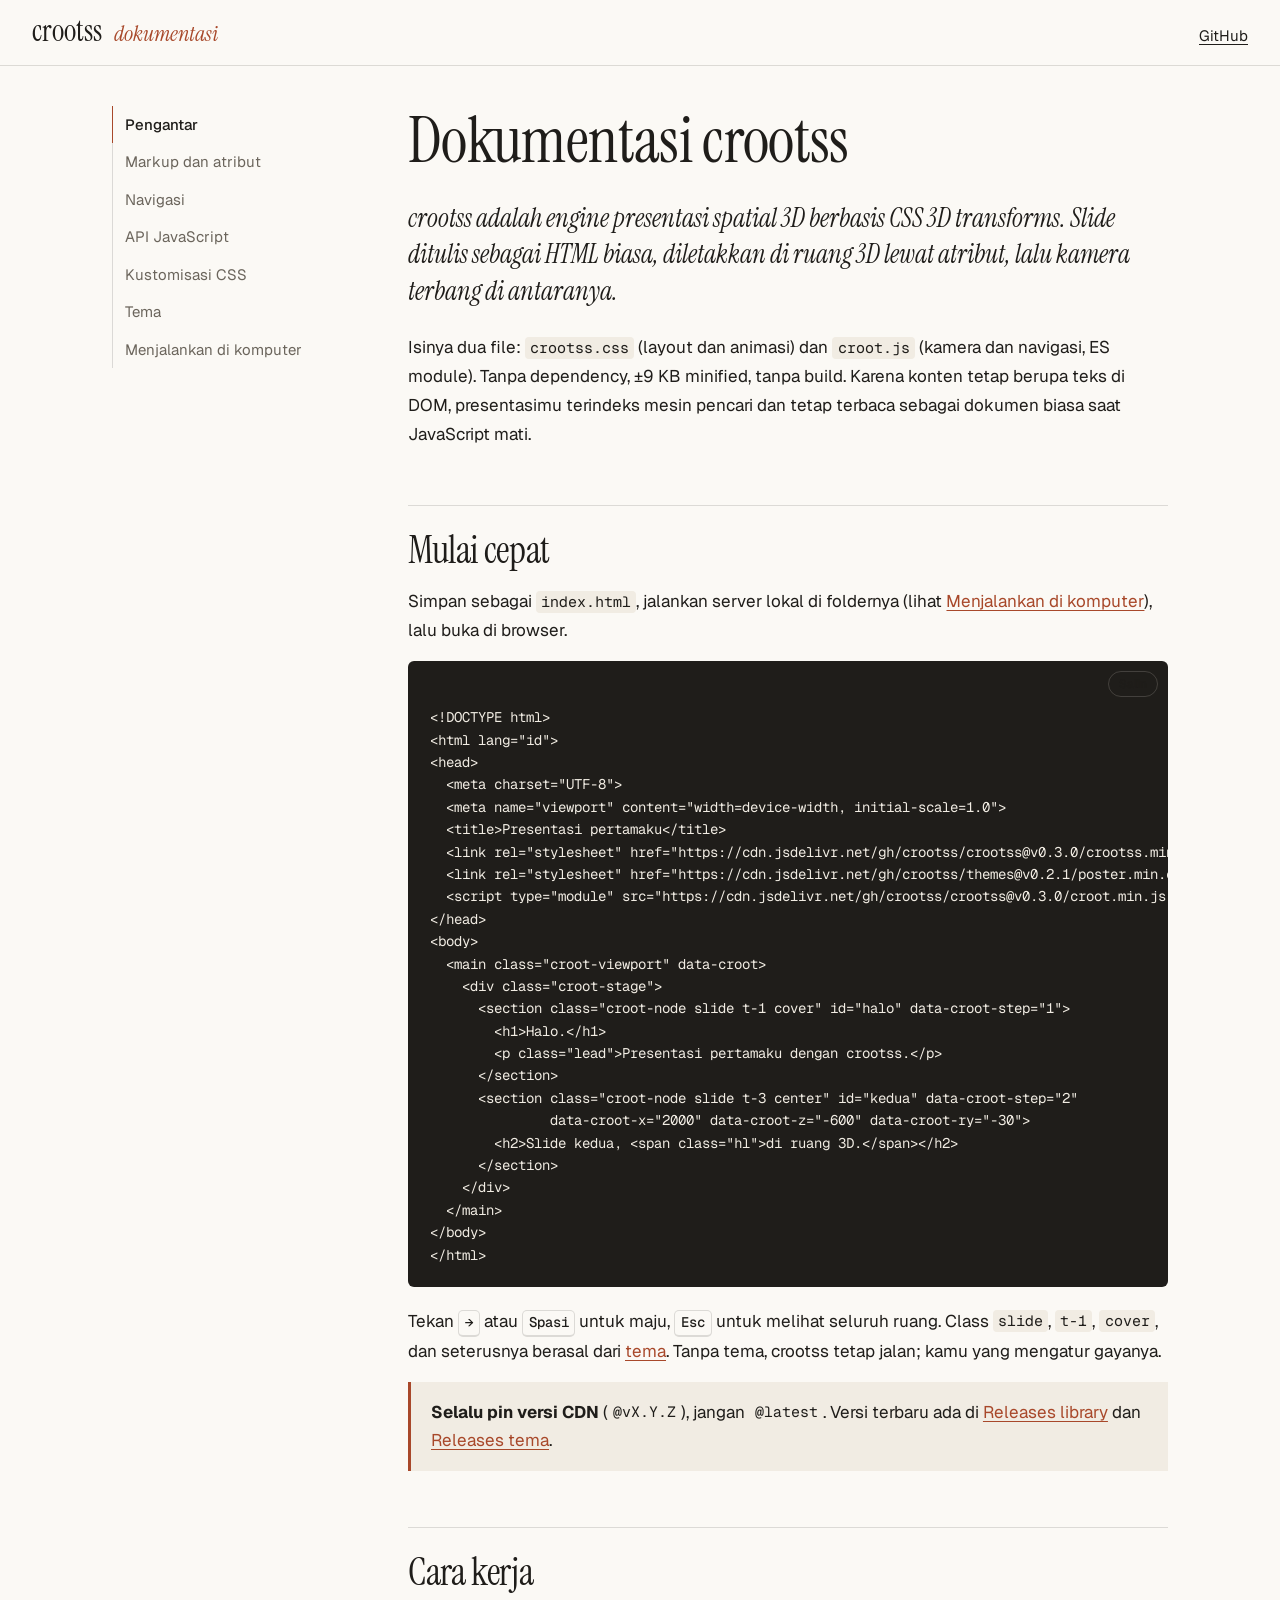
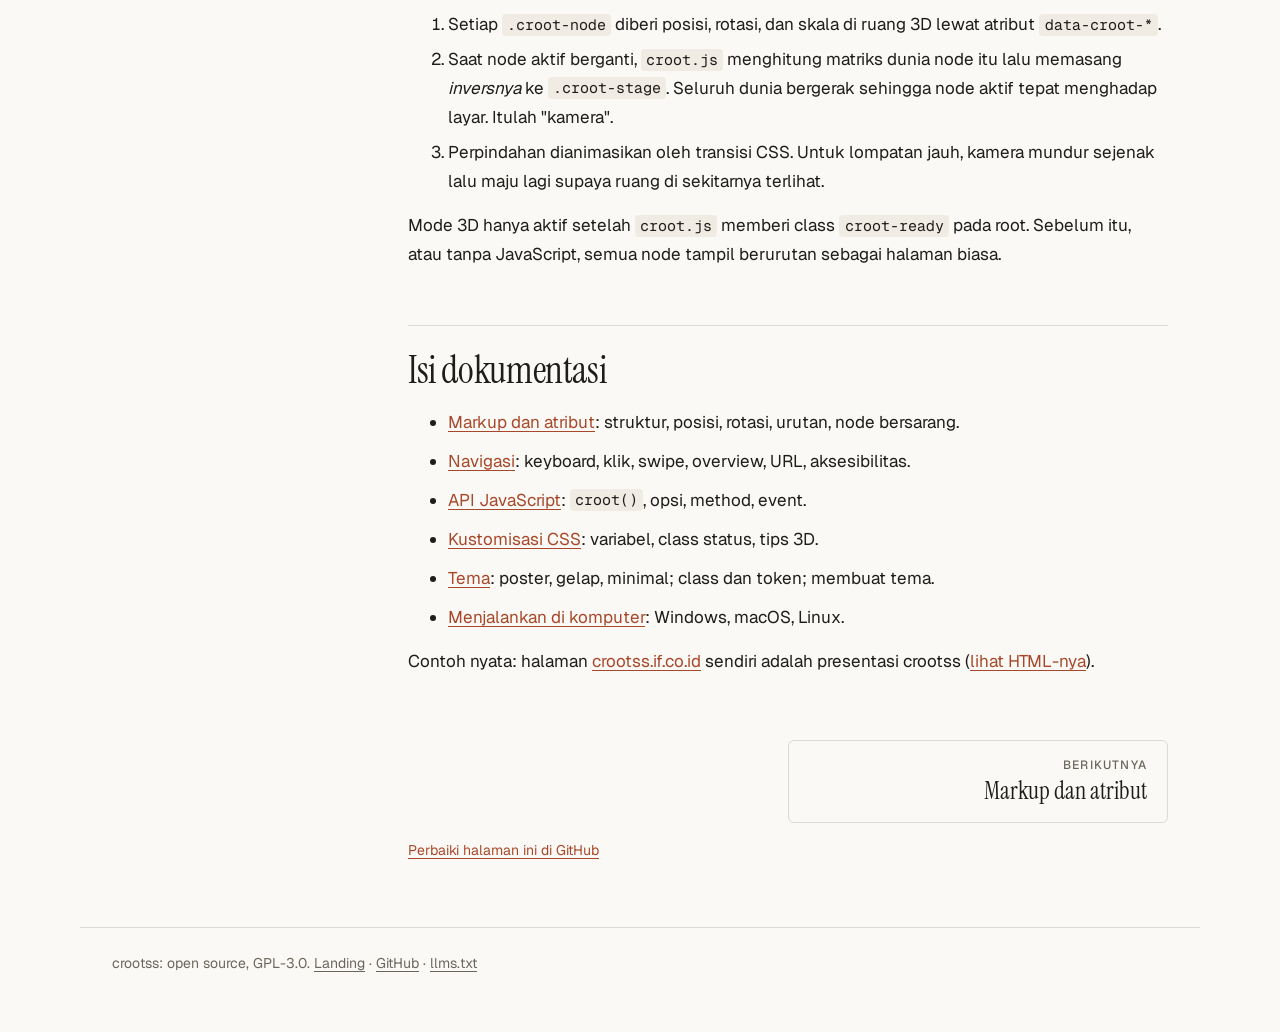
==== index.html @ 9be61791 "Perbarui versi: crootss/themes v0.2.0 → v0.2.1;" ====
<!DOCTYPE html>
<html lang="id">
<head>
  <meta charset="UTF-8">
  <meta name="viewport" content="width=device-width, initial-scale=1.0">
  <title>Dokumentasi crootss | Presentasi spatial 3D dengan CSS murni</title>
  <meta name="description" content="Dokumentasi crootss: engine presentasi spatial 3D berbasis CSS 3D transforms. Mulai cepat, markup, navigasi, API JavaScript, kustomisasi CSS, dan tema.">
  <link rel="canonical" href="https://crootss.if.co.id/docs/">
  <meta name="robots" content="index, follow, max-image-preview:large">
  <meta name="theme-color" content="#fbf9f5" media="(prefers-color-scheme: light)">
  <meta name="theme-color" content="#161513" media="(prefers-color-scheme: dark)">
  <meta property="og:type" content="article">
  <meta property="og:site_name" content="crootss">
  <meta property="og:locale" content="id_ID">
  <meta property="og:url" content="https://crootss.if.co.id/docs/">
  <meta property="og:title" content="Dokumentasi crootss | Presentasi spatial 3D dengan CSS murni">
  <meta property="og:description" content="Dokumentasi crootss: engine presentasi spatial 3D berbasis CSS 3D transforms. Mulai cepat, markup, navigasi, API JavaScript, kustomisasi CSS, dan tema.">
  <meta property="og:image" content="https://crootss.if.co.id/og.png">
  <meta name="twitter:card" content="summary_large_image">
  <link rel="icon" href="https://crootss.if.co.id/favicon.ico">
  <link rel="alternate" type="text/markdown" href="https://crootss.if.co.id/llms.txt" title="crootss untuk LLM">
  <script type="application/ld+json">
{
  "@context": "https://schema.org",
  "@graph": [
    {
      "@type": "TechArticle",
      "@id": "https://crootss.if.co.id/docs/#article",
      "headline": "Dokumentasi crootss",
      "description": "Dokumentasi crootss: engine presentasi spatial 3D berbasis CSS 3D transforms. Mulai cepat, markup, navigasi, API JavaScript, kustomisasi CSS, dan tema.",
      "url": "https://crootss.if.co.id/docs/",
      "inLanguage": "id",
      "isPartOf": {
        "@type": "WebSite",
        "@id": "https://crootss.if.co.id/#website"
      },
      "about": {
        "@id": "https://crootss.if.co.id/#software"
      },
      "publisher": {
        "@type": "Organization",
        "name": "crootss",
        "url": "https://crootss.if.co.id/"
      }
    },
    {
      "@type": "BreadcrumbList",
      "itemListElement": [
        {
          "@type": "ListItem",
          "position": 1,
          "name": "crootss",
          "item": "https://crootss.if.co.id/"
        },
        {
          "@type": "ListItem",
          "position": 2,
          "name": "Dokumentasi",
          "item": "https://crootss.if.co.id/docs/"
        }
      ]
    }
  ]
}
  </script>
  <link rel="preconnect" href="https://fonts.googleapis.com">
  <link rel="preconnect" href="https://fonts.gstatic.com" crossorigin>
  <link rel="stylesheet" href="docs.css">
  <script type="module" src="docs.js"></script>
</head>
<body>
<a class="skip" href="#isi-halaman">Lompat ke isi</a>
<header class="top">
  <a class="brand" href="https://crootss.if.co.id/">crootss</a>
  <a class="brand-sub" href="./">dokumentasi</a>
  <nav class="top-links" aria-label="Tautan luar">
    <a href="https://github.com/crootss/crootss">GitHub</a>
  </nav>
</header>
<div class="layout">
  <nav class="side" aria-label="Dokumentasi">
    <ul>
      <li><a href="./" aria-current="page">Pengantar</a></li>
      <li><a href="markup/">Markup dan atribut</a></li>
      <li><a href="navigasi/">Navigasi</a></li>
      <li><a href="api/">API JavaScript</a></li>
      <li><a href="css/">Kustomisasi CSS</a></li>
      <li><a href="tema/">Tema</a></li>
      <li><a href="lokal/">Menjalankan di komputer</a></li>
    </ul>
  </nav>
  <main id="isi-halaman">
    <article>
      <h1>Dokumentasi crootss</h1>
<p class="lead">crootss adalah engine presentasi spatial 3D berbasis CSS 3D transforms. Slide ditulis sebagai HTML biasa, diletakkan di ruang 3D lewat atribut, lalu kamera terbang di antaranya.</p>

<p>Isinya dua file: <code>crootss.css</code> (layout dan animasi) dan <code>croot.js</code> (kamera dan navigasi, ES module). Tanpa dependency, ±9 KB minified, tanpa build. Karena konten tetap berupa teks di DOM, presentasimu terindeks mesin pencari dan tetap terbaca sebagai dokumen biasa saat JavaScript mati.</p>

<h2 id="mulai-cepat">Mulai cepat</h2>
<p>Simpan sebagai <code>index.html</code>, jalankan server lokal di foldernya (lihat <a href="lokal/">Menjalankan di komputer</a>), lalu buka di browser.</p>
<pre><code class="language-html">&lt;!DOCTYPE html&gt;
&lt;html lang=&quot;id&quot;&gt;
&lt;head&gt;
  &lt;meta charset=&quot;UTF-8&quot;&gt;
  &lt;meta name=&quot;viewport&quot; content=&quot;width=device-width, initial-scale=1.0&quot;&gt;
  &lt;title&gt;Presentasi pertamaku&lt;/title&gt;
  &lt;link rel=&quot;stylesheet&quot; href=&quot;https://cdn.jsdelivr.net/gh/crootss/crootss@v0.3.0/crootss.min.css&quot;&gt;
  &lt;link rel=&quot;stylesheet&quot; href=&quot;https://cdn.jsdelivr.net/gh/crootss/themes@v0.2.1/poster.min.css&quot;&gt;
  &lt;script type=&quot;module&quot; src=&quot;https://cdn.jsdelivr.net/gh/crootss/crootss@v0.3.0/croot.min.js&quot;&gt;&lt;/script&gt;
&lt;/head&gt;
&lt;body&gt;
  &lt;main class=&quot;croot-viewport&quot; data-croot&gt;
    &lt;div class=&quot;croot-stage&quot;&gt;
      &lt;section class=&quot;croot-node slide t-1 cover&quot; id=&quot;halo&quot; data-croot-step=&quot;1&quot;&gt;
        &lt;h1&gt;Halo.&lt;/h1&gt;
        &lt;p class=&quot;lead&quot;&gt;Presentasi pertamaku dengan crootss.&lt;/p&gt;
      &lt;/section&gt;
      &lt;section class=&quot;croot-node slide t-3 center&quot; id=&quot;kedua&quot; data-croot-step=&quot;2&quot;
               data-croot-x=&quot;2000&quot; data-croot-z=&quot;-600&quot; data-croot-ry=&quot;-30&quot;&gt;
        &lt;h2&gt;Slide kedua, &lt;span class=&quot;hl&quot;&gt;di ruang 3D.&lt;/span&gt;&lt;/h2&gt;
      &lt;/section&gt;
    &lt;/div&gt;
  &lt;/main&gt;
&lt;/body&gt;
&lt;/html&gt;</code></pre>
<p>Tekan <kbd>→</kbd> atau <kbd>Spasi</kbd> untuk maju, <kbd>Esc</kbd> untuk melihat seluruh ruang. Class <code>slide</code>, <code>t-1</code>, <code>cover</code>, dan seterusnya berasal dari <a href="tema/">tema</a>. Tanpa tema, crootss tetap jalan; kamu yang mengatur gayanya.</p>

<div class="note"><p><strong>Selalu pin versi CDN</strong> (<code>@vX.Y.Z</code>), jangan <code>@latest</code>. Versi terbaru ada di <a href="https://github.com/crootss/crootss/releases">Releases library</a> dan <a href="https://github.com/crootss/themes/releases">Releases tema</a>.</p></div>

<h2 id="cara-kerja">Cara kerja</h2>
<ol>
  <li>Setiap <code>.croot-node</code> diberi posisi, rotasi, dan skala di ruang 3D lewat atribut <code>data-croot-*</code>.</li>
  <li>Saat node aktif berganti, <code>croot.js</code> menghitung matriks dunia node itu lalu memasang <em>inversnya</em> ke <code>.croot-stage</code>. Seluruh dunia bergerak sehingga node aktif tepat menghadap layar. Itulah "kamera".</li>
  <li>Perpindahan dianimasikan oleh transisi CSS. Untuk lompatan jauh, kamera mundur sejenak lalu maju lagi supaya ruang di sekitarnya terlihat.</li>
</ol>
<p>Mode 3D hanya aktif setelah <code>croot.js</code> memberi class <code>croot-ready</code> pada root. Sebelum itu, atau tanpa JavaScript, semua node tampil berurutan sebagai halaman biasa.</p>

<h2 id="isi">Isi dokumentasi</h2>
<ul class="toc">
  <li><a href="markup/">Markup dan atribut</a>: struktur, posisi, rotasi, urutan, node bersarang.</li>
  <li><a href="navigasi/">Navigasi</a>: keyboard, klik, swipe, overview, URL, aksesibilitas.</li>
  <li><a href="api/">API JavaScript</a>: <code>croot()</code>, opsi, method, event.</li>
  <li><a href="css/">Kustomisasi CSS</a>: variabel, class status, tips 3D.</li>
  <li><a href="tema/">Tema</a>: poster, gelap, minimal; class dan token; membuat tema.</li>
  <li><a href="lokal/">Menjalankan di komputer</a>: Windows, macOS, Linux.</li>
</ul>
<p>Contoh nyata: halaman <a href="https://crootss.if.co.id/">crootss.if.co.id</a> sendiri adalah presentasi crootss (<a href="https://github.com/crootss/crootss.github.io/blob/main/index.html">lihat HTML-nya</a>).</p>
    </article>
    <nav class="pager" aria-label="Halaman">
      <a class="next" href="markup/" rel="next"><span>Berikutnya</span>Markup dan atribut</a>
    </nav>
    <p class="edit"><a href="https://github.com/crootss/docs/edit/main/index.html">Perbaiki halaman ini di GitHub</a></p>
  </main>
</div>
<footer class="foot">
  <p>crootss: open source, GPL-3.0. <a href="https://crootss.if.co.id/">Landing</a> · <a href="https://github.com/crootss">GitHub</a> · <a href="https://crootss.if.co.id/llms.txt">llms.txt</a></p>
</footer>
</body>
</html>
---- docs.css ----
/* Dokumentasi crootss. Senada dengan tema "minimal" dari crootss/themes:
   serif editorial untuk judul, Geist untuk teks, aksen terakota. */
@import url("https://fonts.googleapis.com/css2?family=Instrument+Serif:ital@0;1&family=Geist:wght@400;500;600&family=Geist+Mono:wght@400;600&display=swap");

:root {
  --bg: #fbf9f5;
  --bg-soft: #f1ece3;
  --fg: #1f1d1a;
  --muted: #6b655c;
  --line: rgba(31, 29, 26, .14);
  --accent: #a8482a;
  --code-bg: #1f1d1a;
  --code-fg: #f1ece3;
  --serif: "Instrument Serif", Georgia, "Times New Roman", serif;
  --sans: "Geist", system-ui, -apple-system, "Segoe UI", sans-serif;
  --mono: "Geist Mono", ui-monospace, Menlo, Consolas, monospace;
  color-scheme: light dark;
}

@media (prefers-color-scheme: dark) {
  :root {
    --bg: #161513;
    --bg-soft: #22201d;
    --fg: #ece6dc;
    --muted: #a39b8f;
    --line: rgba(236, 230, 220, .14);
    --accent: #e3a184;
    --code-bg: #0e0d0c;
    --code-fg: #ece6dc;
  }
}

*, *::before, *::after { box-sizing: border-box; }

html { scroll-padding-top: 80px; }

body {
  margin: 0;
  background: var(--bg);
  color: var(--fg);
  font: 400 17px/1.7 var(--sans);
  -webkit-text-size-adjust: 100%;
}

a { color: var(--accent); text-underline-offset: 3px; text-decoration-thickness: 1px; }
a:hover { text-decoration-thickness: 2px; }

.skip { position: absolute; left: -9999px; }
.skip:focus { left: 16px; top: 12px; z-index: 10; padding: 8px 14px; background: var(--fg); color: var(--bg); }

/* ---------- Kepala ---------- */
.top {
  position: sticky;
  top: 0;
  z-index: 5;
  display: flex;
  align-items: baseline;
  gap: 12px;
  padding: 16px 32px;
  background: color-mix(in srgb, var(--bg) 92%, transparent);
  backdrop-filter: blur(8px);
  border-bottom: 1px solid var(--line);
}
.brand { font: 400 30px/1 var(--serif); color: var(--fg); text-decoration: none; }
.brand-sub { font: italic 400 22px/1 var(--serif); color: var(--accent); text-decoration: none; }
.top-links { margin-left: auto; font-size: 15px; }
.top-links a { color: var(--fg); }

/* ---------- Tata letak ---------- */
.layout {
  display: grid;
  grid-template-columns: 240px minmax(0, 1fr);
  gap: 56px;
  max-width: 1120px;
  margin: 0 auto;
  padding: 40px 32px 0;
}

.side ul { list-style: none; margin: 0; padding: 0; position: sticky; top: 100px; }
.side li { margin: 0; }
.side a {
  display: block;
  padding: 6px 12px;
  border-left: 1.5px solid var(--line);
  color: var(--muted);
  font-size: 15px;
  text-decoration: none;
}
.side a:hover { color: var(--fg); }
.side a[aria-current="page"] { color: var(--fg); font-weight: 500; border-left-color: var(--accent); }

main { min-width: 0; max-width: 760px; }

/* ---------- Isi ---------- */
h1, h2, h3 { font-family: var(--serif); font-weight: 400; line-height: 1.1; letter-spacing: -.01em; }
h1 { margin: 0 0 24px; font-size: 64px; }
h2 { margin: 56px 0 16px; font-size: 38px; padding-top: 24px; border-top: 1px solid var(--line); }
h3 { margin: 32px 0 8px; font-size: 26px; }

.lead { font: italic 400 26px/1.4 var(--serif); color: var(--fg); margin: 0 0 24px; }
p, ul, ol { margin: 0 0 16px; }
li { margin-bottom: 6px; }
.toc li { margin-bottom: 10px; }

code { font: 400 .88em var(--mono); background: var(--bg-soft); padding: .1em .35em; border-radius: 4px; overflow-wrap: anywhere; }
pre {
  position: relative;
  margin: 0 0 20px;
  padding: 20px 22px;
  background: var(--code-bg);
  color: var(--code-fg);
  border-radius: 6px;
  overflow-x: auto;
  font-size: 14px;
  line-height: 1.6;
}
pre code { background: none; padding: 0; font-size: 1em; color: inherit; overflow-wrap: normal; }

kbd {
  display: inline-block;
  min-width: 1.6em;
  padding: 0 .4em;
  border: 1px solid var(--line);
  border-bottom-width: 2.5px;
  border-radius: 5px;
  font: 500 .82em/1.7 var(--mono);
  text-align: center;
  background: var(--bg);
}

table { width: 100%; margin: 0 0 24px; border-collapse: collapse; font-size: 15px; }
th, td { padding: 10px 12px 10px 0; border-bottom: 1px solid var(--line); text-align: left; vertical-align: top; }
th { font-weight: 600; font-size: 13px; text-transform: uppercase; letter-spacing: .08em; color: var(--muted); }
td:first-child { white-space: nowrap; }
td:first-child code { white-space: nowrap; }

.note { margin: 0 0 24px; padding: 16px 20px; border-left: 3px solid var(--accent); background: var(--bg-soft); }
.note p { margin: 0; }

/* Tombol salin, ditambahkan docs.js beserta pembungkus .code */
.code { position: relative; }
.code pre { padding-top: 46px; }
.copy {
  position: absolute;
  top: 10px;
  right: 10px;
  padding: 4px 10px;
  border: 1px solid rgba(241, 236, 227, .25);
  border-radius: 999px;
  background: transparent;
  color: inherit;
  font: 500 12px var(--sans);
  cursor: pointer;
  opacity: .7;
}
.copy:hover, .copy:focus-visible { opacity: 1; }

/* ---------- Kaki ---------- */
.pager { display: flex; gap: 16px; margin: 64px 0 16px; }
.pager a {
  flex: 1;
  padding: 16px 20px;
  border: 1px solid var(--line);
  border-radius: 6px;
  color: var(--fg);
  font: 400 24px/1.2 var(--serif);
  text-decoration: none;
}
.pager a:hover { border-color: var(--accent); }
.pager span { display: block; margin-bottom: 4px; font: 500 12px var(--sans); text-transform: uppercase; letter-spacing: .1em; color: var(--muted); }
.pager .next { text-align: right; }
.pager .prev:only-child { flex: 0 1 50%; }
.pager .next:only-child { flex: 0 1 50%; margin-left: auto; }

.edit { font-size: 14px; }
.foot { max-width: 1120px; margin: 48px auto 0; padding: 24px 32px 40px; border-top: 1px solid var(--line); color: var(--muted); font-size: 14px; }
.foot a { color: inherit; }

/* ---------- Ponsel: menu menjadi strip yang bisa digeser ---------- */
@media (max-width: 860px) {
  .top { padding: 14px 16px; }
  .layout { display: block; padding: 0 16px; }
  .side { margin: 0 -16px 28px; border-bottom: 1px solid var(--line); }
  .side ul { position: static; display: flex; overflow-x: auto; padding: 0 8px; scrollbar-width: none; }
  .side a { white-space: nowrap; border-left: 0; border-bottom: 2px solid transparent; padding: 12px 10px; }
  .side a[aria-current="page"] { border-bottom-color: var(--accent); }
  h1 { font-size: 46px; }
  h2 { font-size: 32px; }
  .lead { font-size: 22px; }
  table { display: block; overflow-x: auto; }
  .pager { flex-direction: column; }
  .pager .prev:only-child, .pager .next:only-child { flex: 1; }
  .foot { padding: 24px 16px 32px; }
}
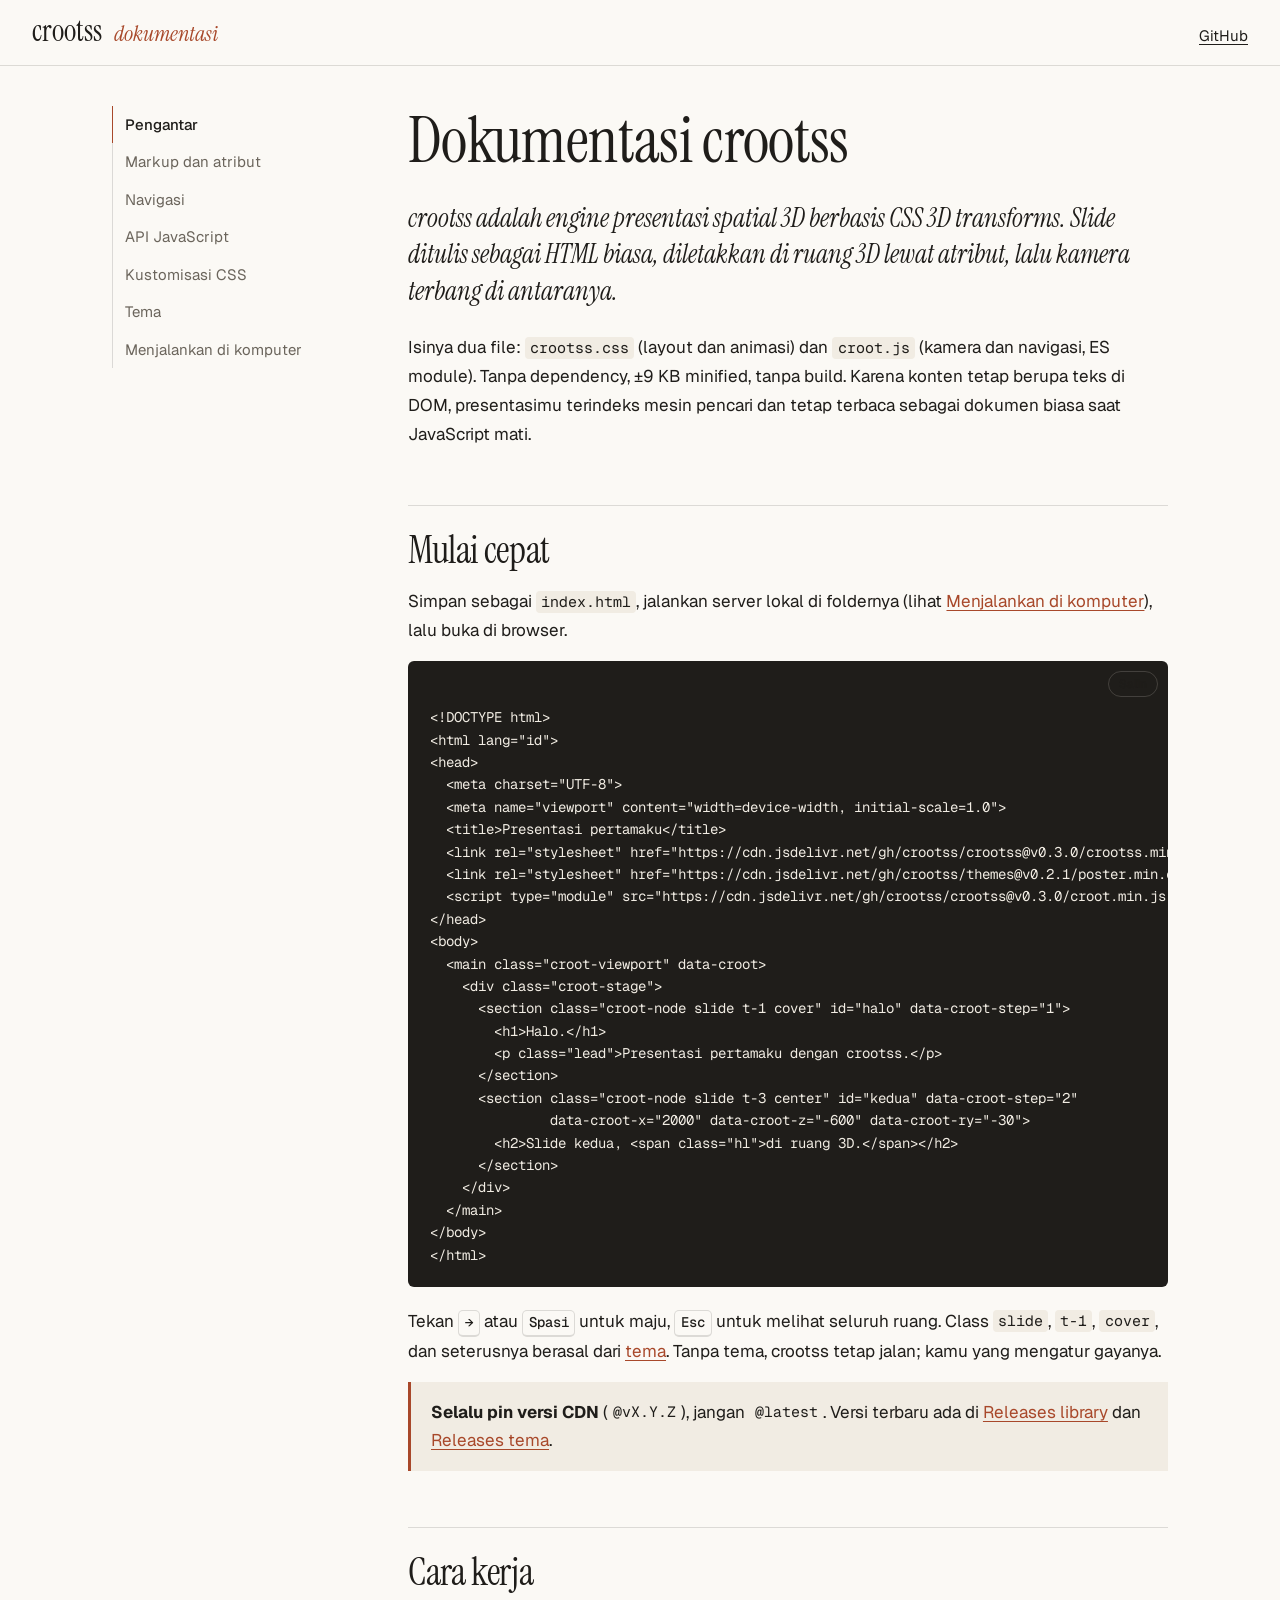
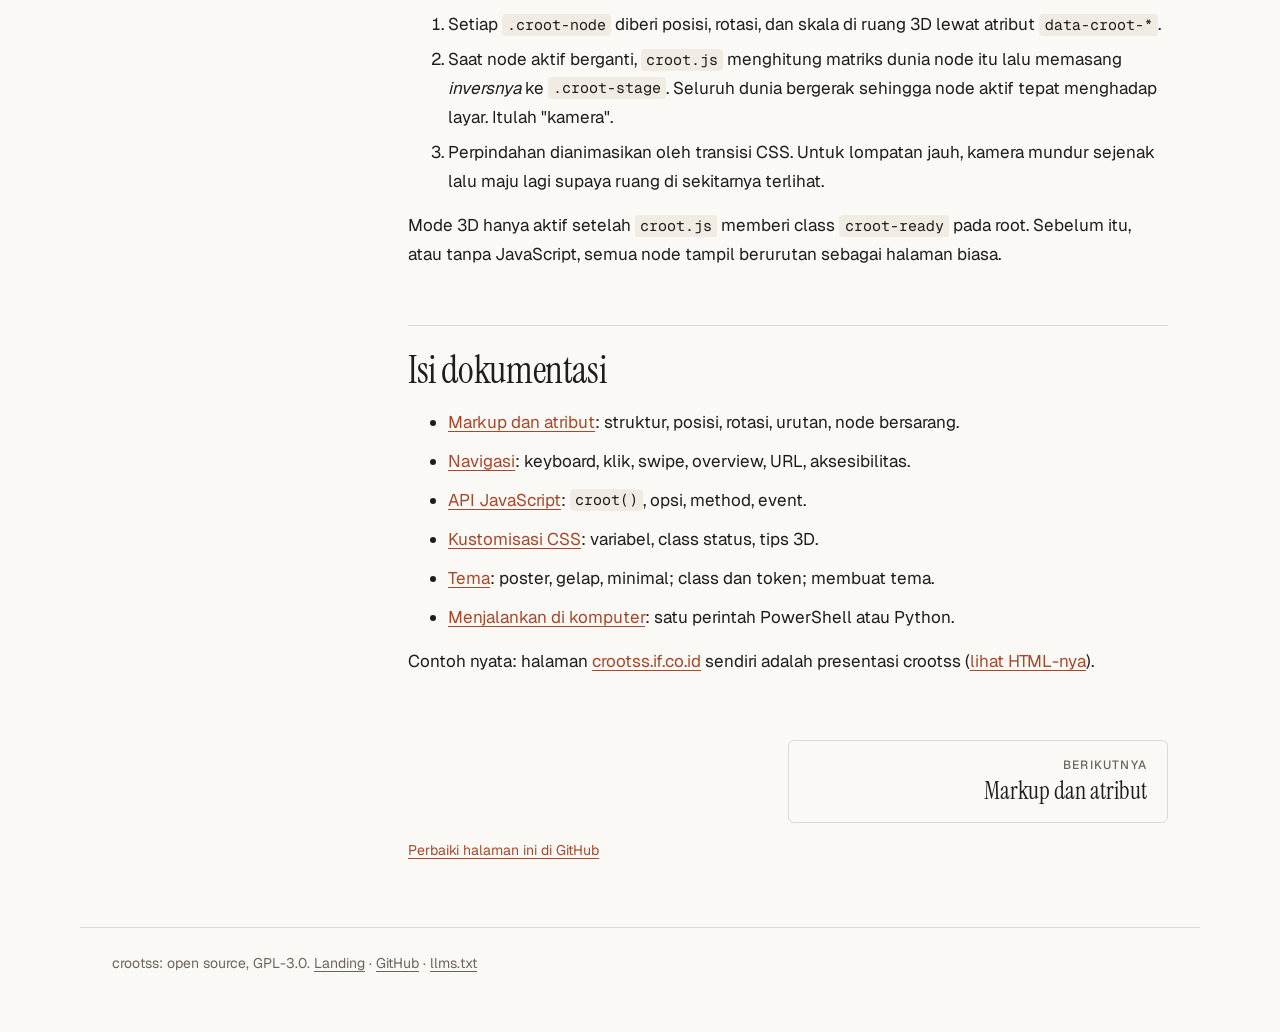
==== commit 24140ca3: "Menjalankan lokal: PowerShell atau Python; dokumentasi gerak tema dan .hud-idle" ====
--- a/index.html
+++ b/index.html
@@ -142,7 +142,7 @@
   <li><a href="api/">API JavaScript</a>: <code>croot()</code>, opsi, method, event.</li>
   <li><a href="css/">Kustomisasi CSS</a>: variabel, class status, tips 3D.</li>
   <li><a href="tema/">Tema</a>: poster, gelap, minimal; class dan token; membuat tema.</li>
-  <li><a href="lokal/">Menjalankan di komputer</a>: Windows, macOS, Linux.</li>
+  <li><a href="lokal/">Menjalankan di komputer</a>: satu perintah PowerShell atau Python.</li>
 </ul>
 <p>Contoh nyata: halaman <a href="https://crootss.if.co.id/">crootss.if.co.id</a> sendiri adalah presentasi crootss (<a href="https://github.com/crootss/crootss.github.io/blob/main/index.html">lihat HTML-nya</a>).</p>
     </article>
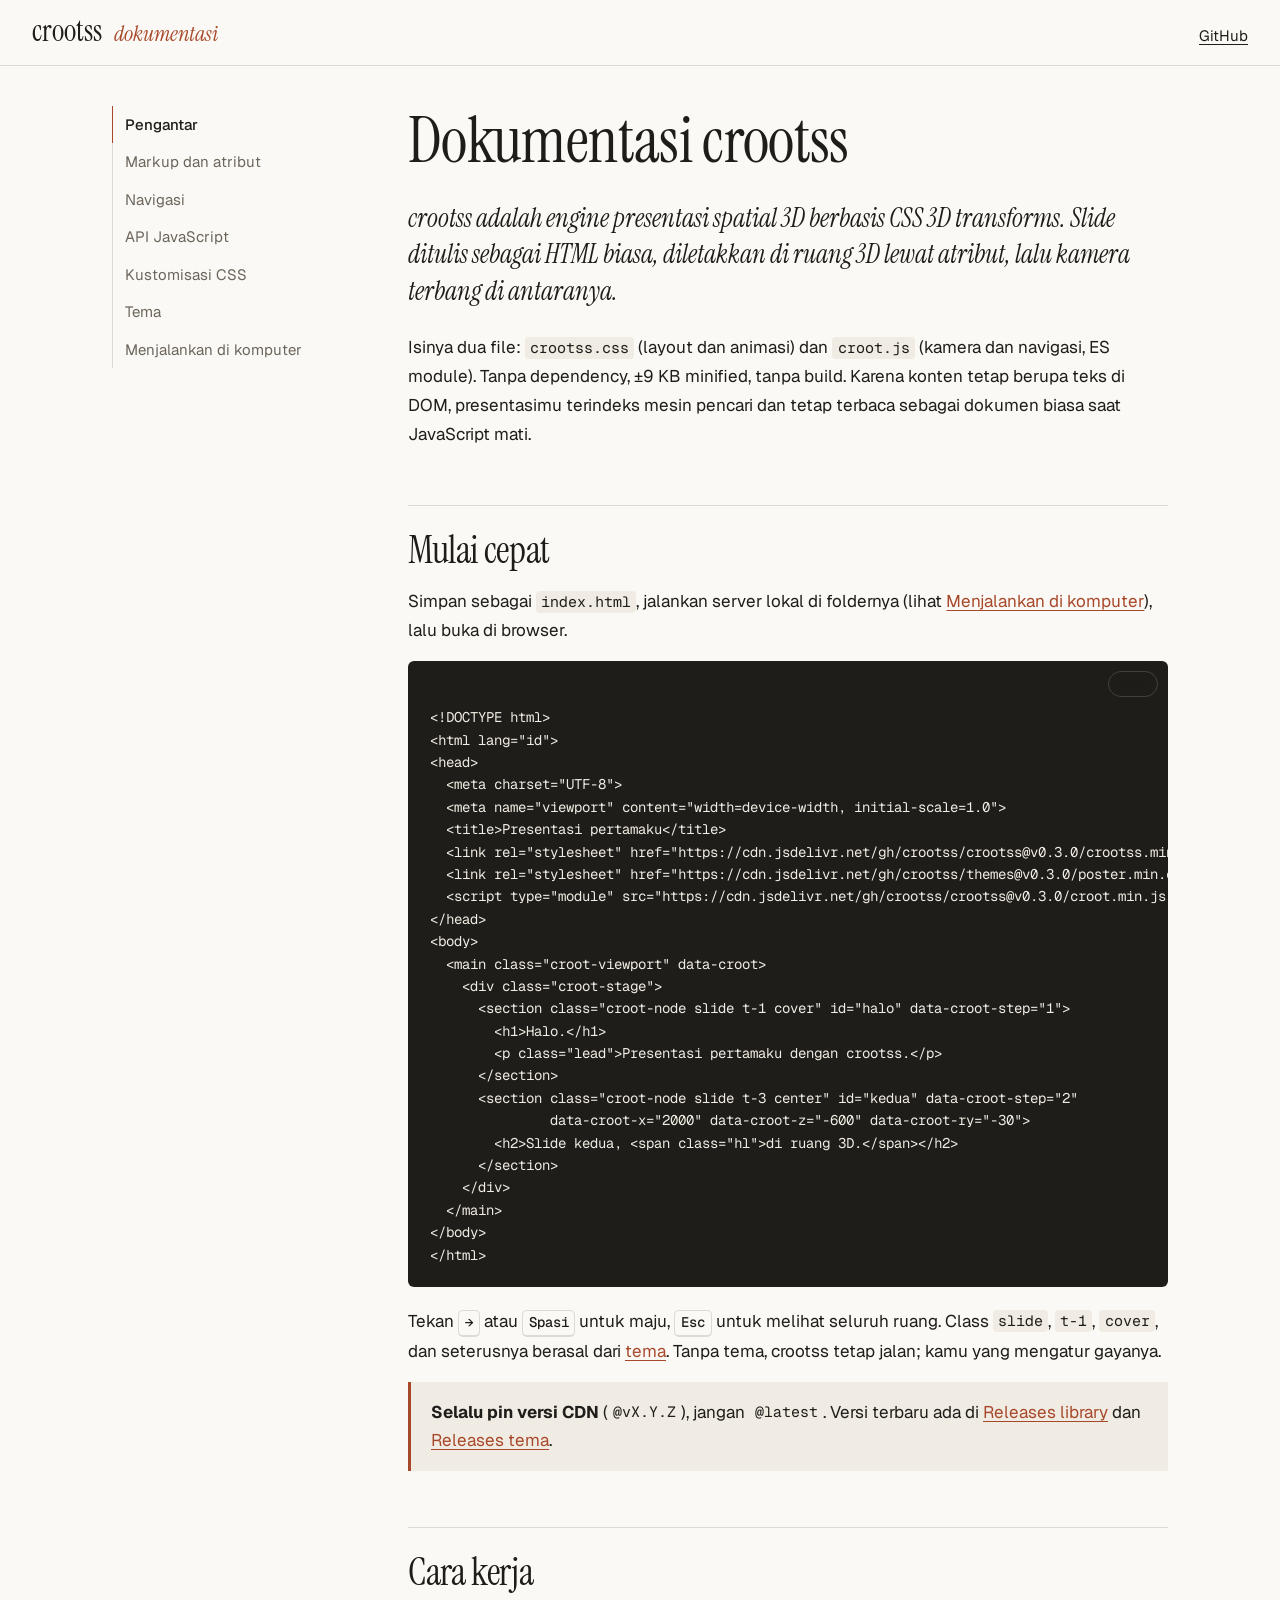
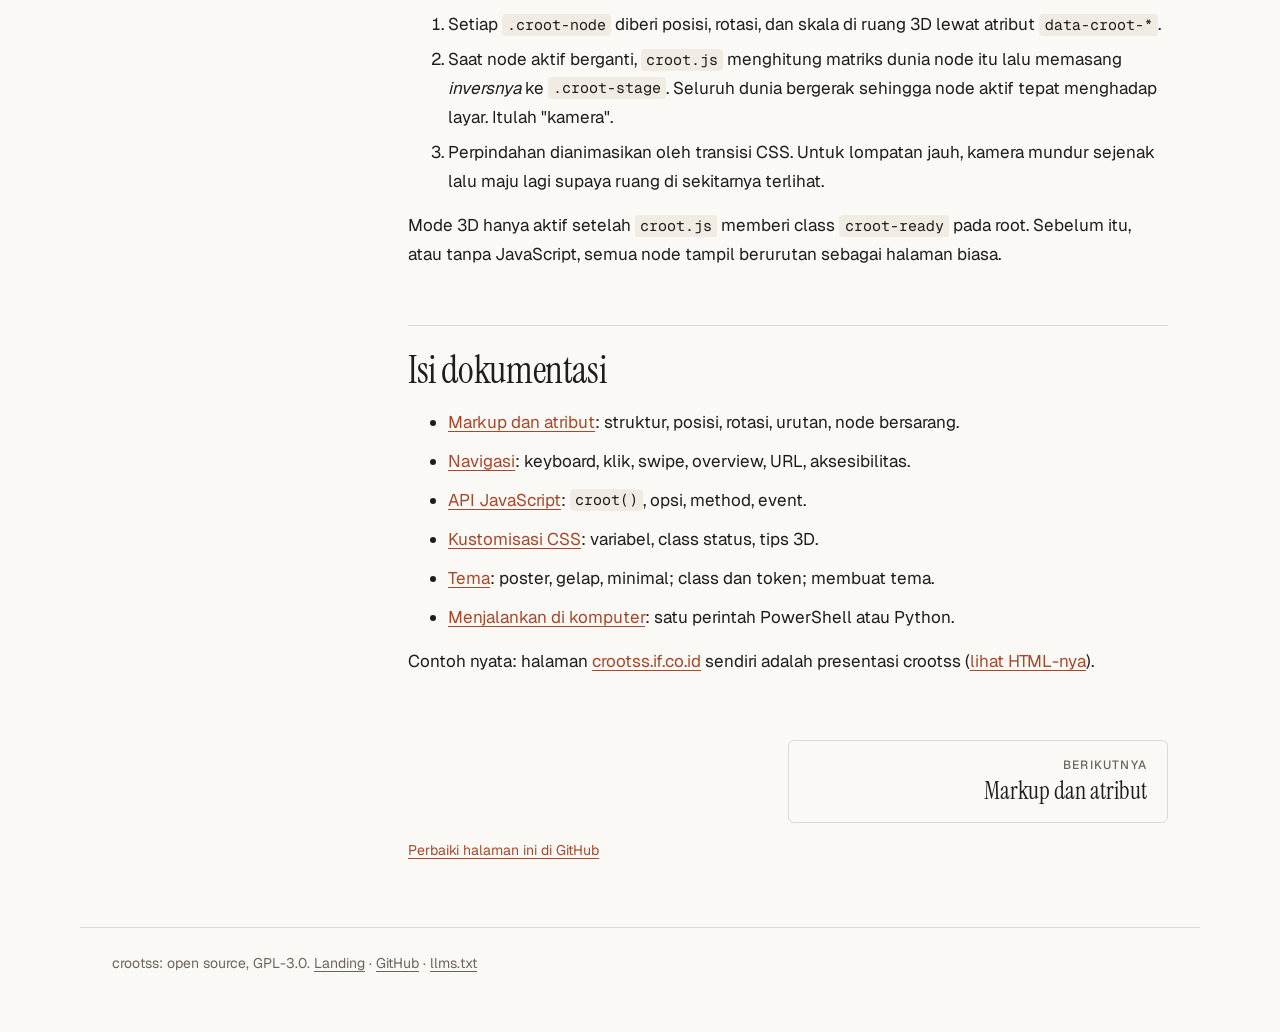
==== commit 14b11fb8: "Perbarui versi: crootss/themes v0.2.1 → v0.3.0;" ====
--- a/index.html
+++ b/index.html
@@ -105,7 +105,7 @@
   &lt;meta name=&quot;viewport&quot; content=&quot;width=device-width, initial-scale=1.0&quot;&gt;
   &lt;title&gt;Presentasi pertamaku&lt;/title&gt;
   &lt;link rel=&quot;stylesheet&quot; href=&quot;https://cdn.jsdelivr.net/gh/crootss/crootss@v0.3.0/crootss.min.css&quot;&gt;
-  &lt;link rel=&quot;stylesheet&quot; href=&quot;https://cdn.jsdelivr.net/gh/crootss/themes@v0.2.1/poster.min.css&quot;&gt;
+  &lt;link rel=&quot;stylesheet&quot; href=&quot;https://cdn.jsdelivr.net/gh/crootss/themes@v0.3.0/poster.min.css&quot;&gt;
   &lt;script type=&quot;module&quot; src=&quot;https://cdn.jsdelivr.net/gh/crootss/crootss@v0.3.0/croot.min.js&quot;&gt;&lt;/script&gt;
 &lt;/head&gt;
 &lt;body&gt;
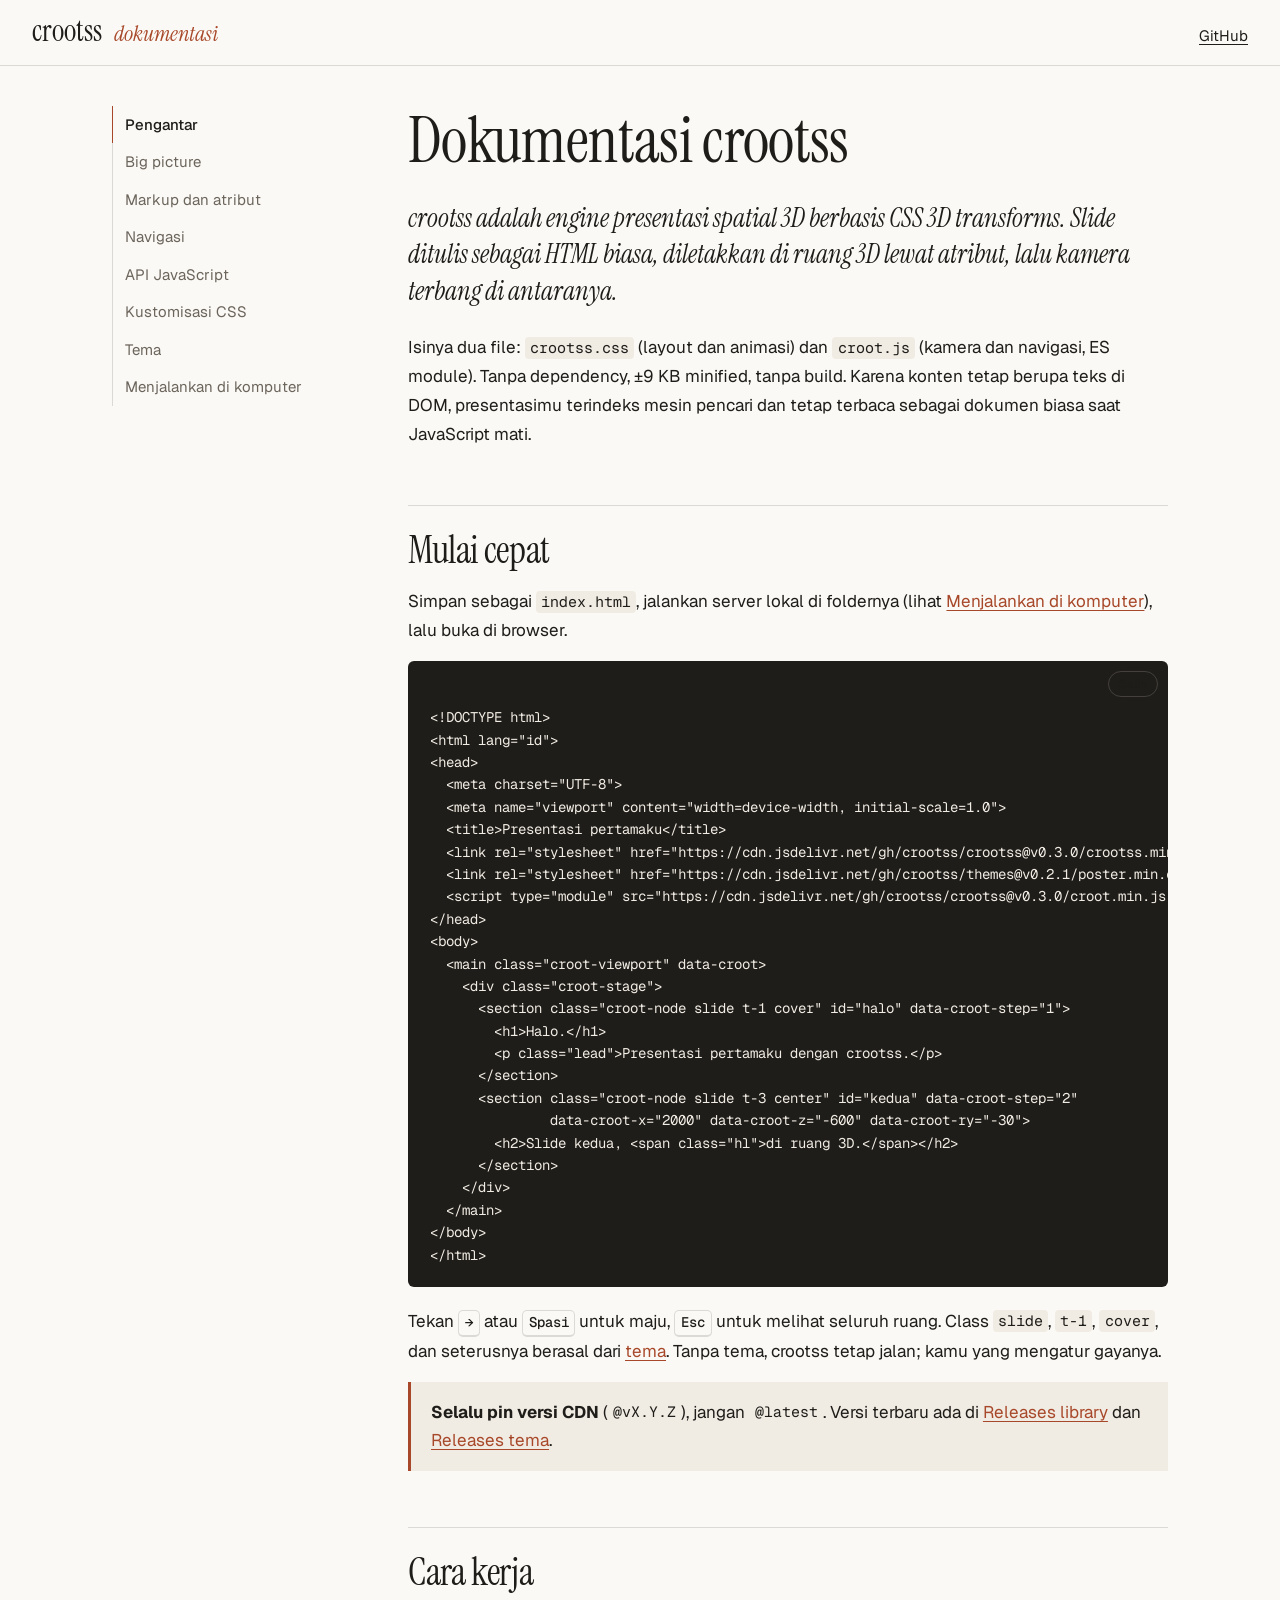
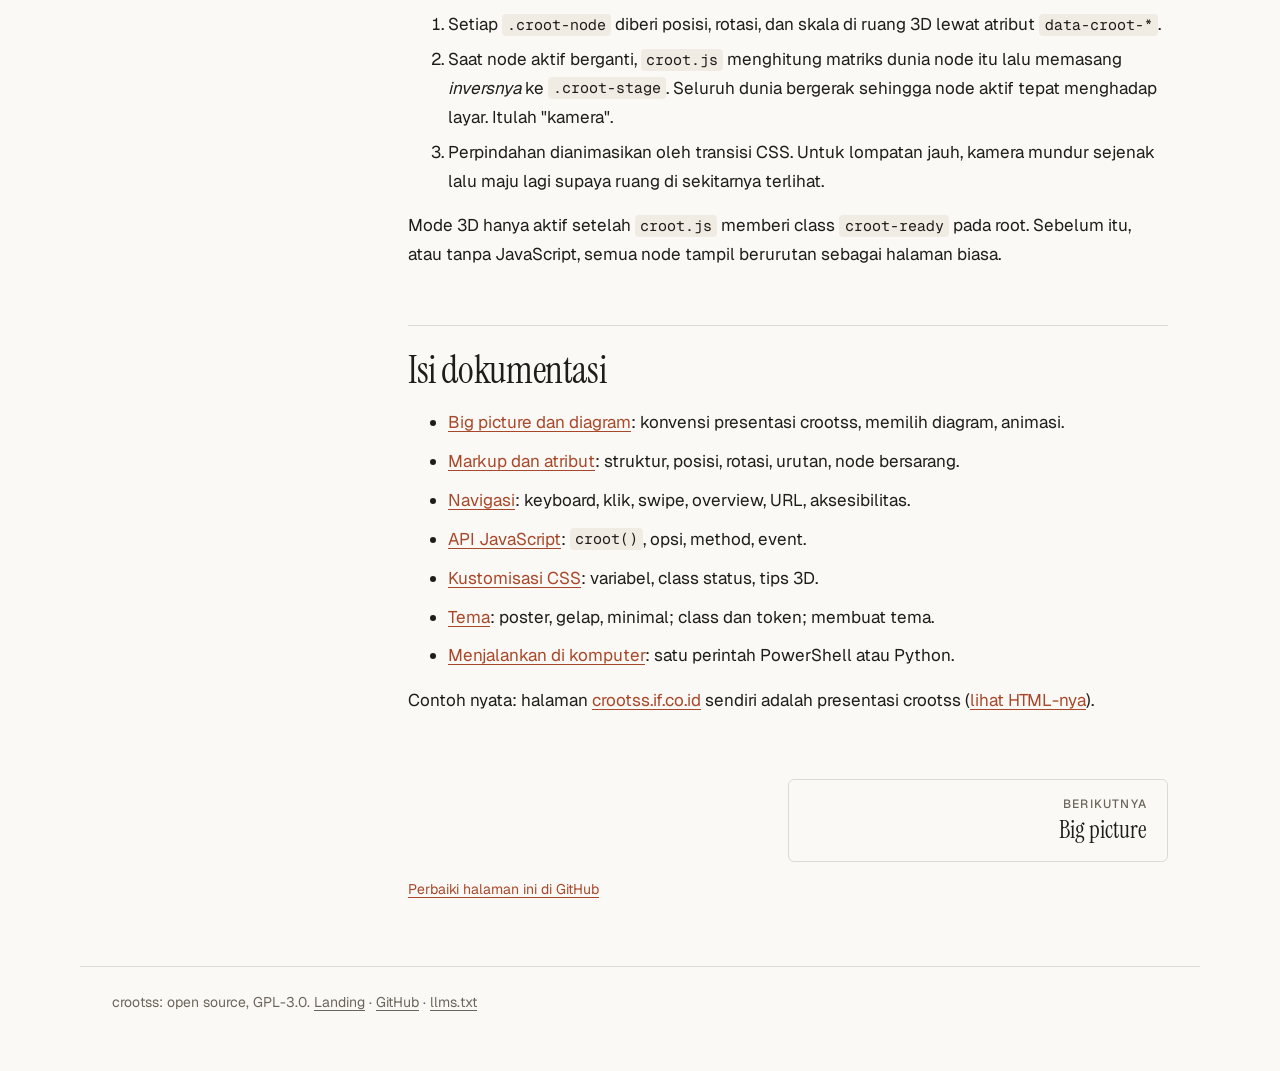
==== commit f53b098f: "Halaman Big picture dan diagram: konvensi presentasi, memilih diagram, kelas diagram dan animasi" ====
--- a/index.html
+++ b/index.html
@@ -81,6 +81,7 @@
   <nav class="side" aria-label="Dokumentasi">
     <ul>
       <li><a href="./" aria-current="page">Pengantar</a></li>
+      <li><a href="big-picture/">Big picture</a></li>
       <li><a href="markup/">Markup dan atribut</a></li>
       <li><a href="navigasi/">Navigasi</a></li>
       <li><a href="api/">API JavaScript</a></li>
@@ -105,7 +106,7 @@
   &lt;meta name=&quot;viewport&quot; content=&quot;width=device-width, initial-scale=1.0&quot;&gt;
   &lt;title&gt;Presentasi pertamaku&lt;/title&gt;
   &lt;link rel=&quot;stylesheet&quot; href=&quot;https://cdn.jsdelivr.net/gh/crootss/crootss@v0.3.0/crootss.min.css&quot;&gt;
-  &lt;link rel=&quot;stylesheet&quot; href=&quot;https://cdn.jsdelivr.net/gh/crootss/themes@v0.3.0/poster.min.css&quot;&gt;
+  &lt;link rel=&quot;stylesheet&quot; href=&quot;https://cdn.jsdelivr.net/gh/crootss/themes@v0.2.1/poster.min.css&quot;&gt;
   &lt;script type=&quot;module&quot; src=&quot;https://cdn.jsdelivr.net/gh/crootss/crootss@v0.3.0/croot.min.js&quot;&gt;&lt;/script&gt;
 &lt;/head&gt;
 &lt;body&gt;
@@ -137,6 +138,7 @@
 
 <h2 id="isi">Isi dokumentasi</h2>
 <ul class="toc">
+  <li><a href="big-picture/">Big picture dan diagram</a>: konvensi presentasi crootss, memilih diagram, animasi.</li>
   <li><a href="markup/">Markup dan atribut</a>: struktur, posisi, rotasi, urutan, node bersarang.</li>
   <li><a href="navigasi/">Navigasi</a>: keyboard, klik, swipe, overview, URL, aksesibilitas.</li>
   <li><a href="api/">API JavaScript</a>: <code>croot()</code>, opsi, method, event.</li>
@@ -147,7 +149,7 @@
 <p>Contoh nyata: halaman <a href="https://crootss.if.co.id/">crootss.if.co.id</a> sendiri adalah presentasi crootss (<a href="https://github.com/crootss/crootss.github.io/blob/main/index.html">lihat HTML-nya</a>).</p>
     </article>
     <nav class="pager" aria-label="Halaman">
-      <a class="next" href="markup/" rel="next"><span>Berikutnya</span>Markup dan atribut</a>
+      <a class="next" href="big-picture/" rel="next"><span>Berikutnya</span>Big picture</a>
     </nav>
     <p class="edit"><a href="https://github.com/crootss/docs/edit/main/index.html">Perbaiki halaman ini di GitHub</a></p>
   </main>
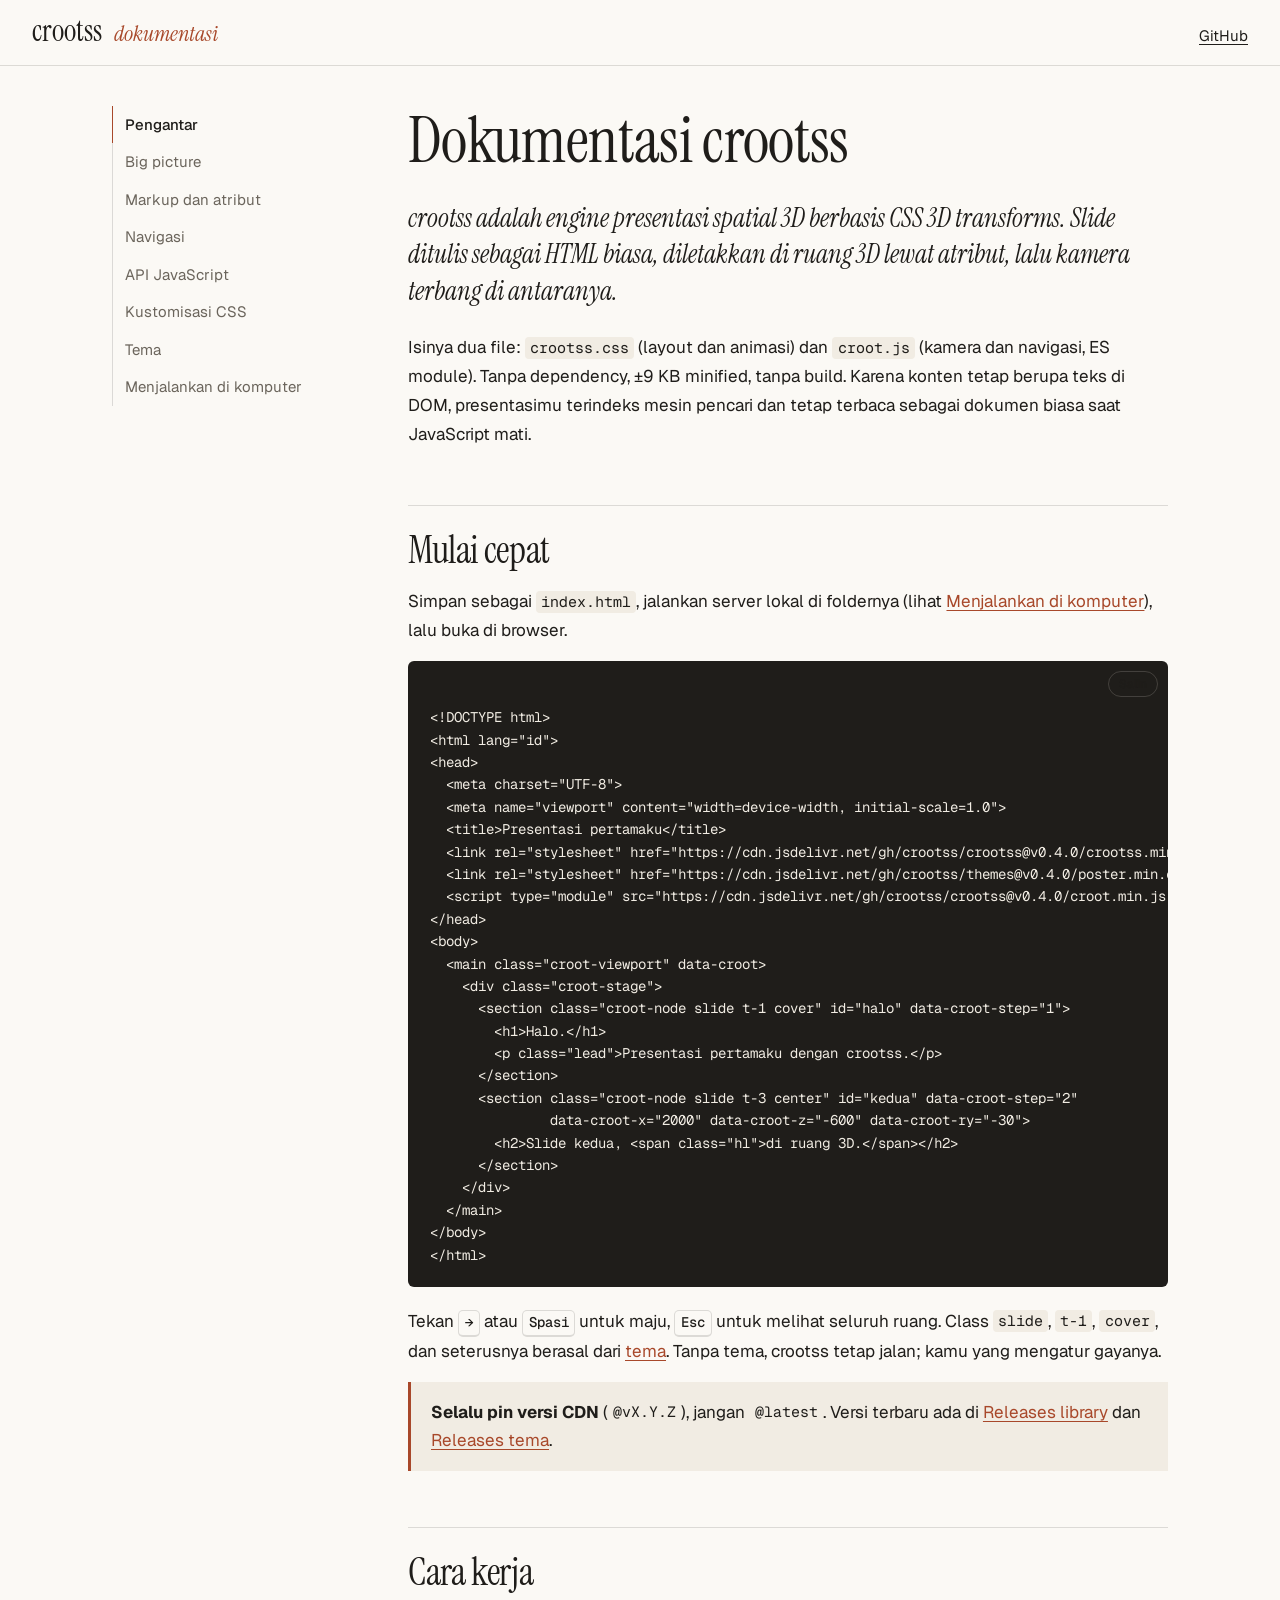
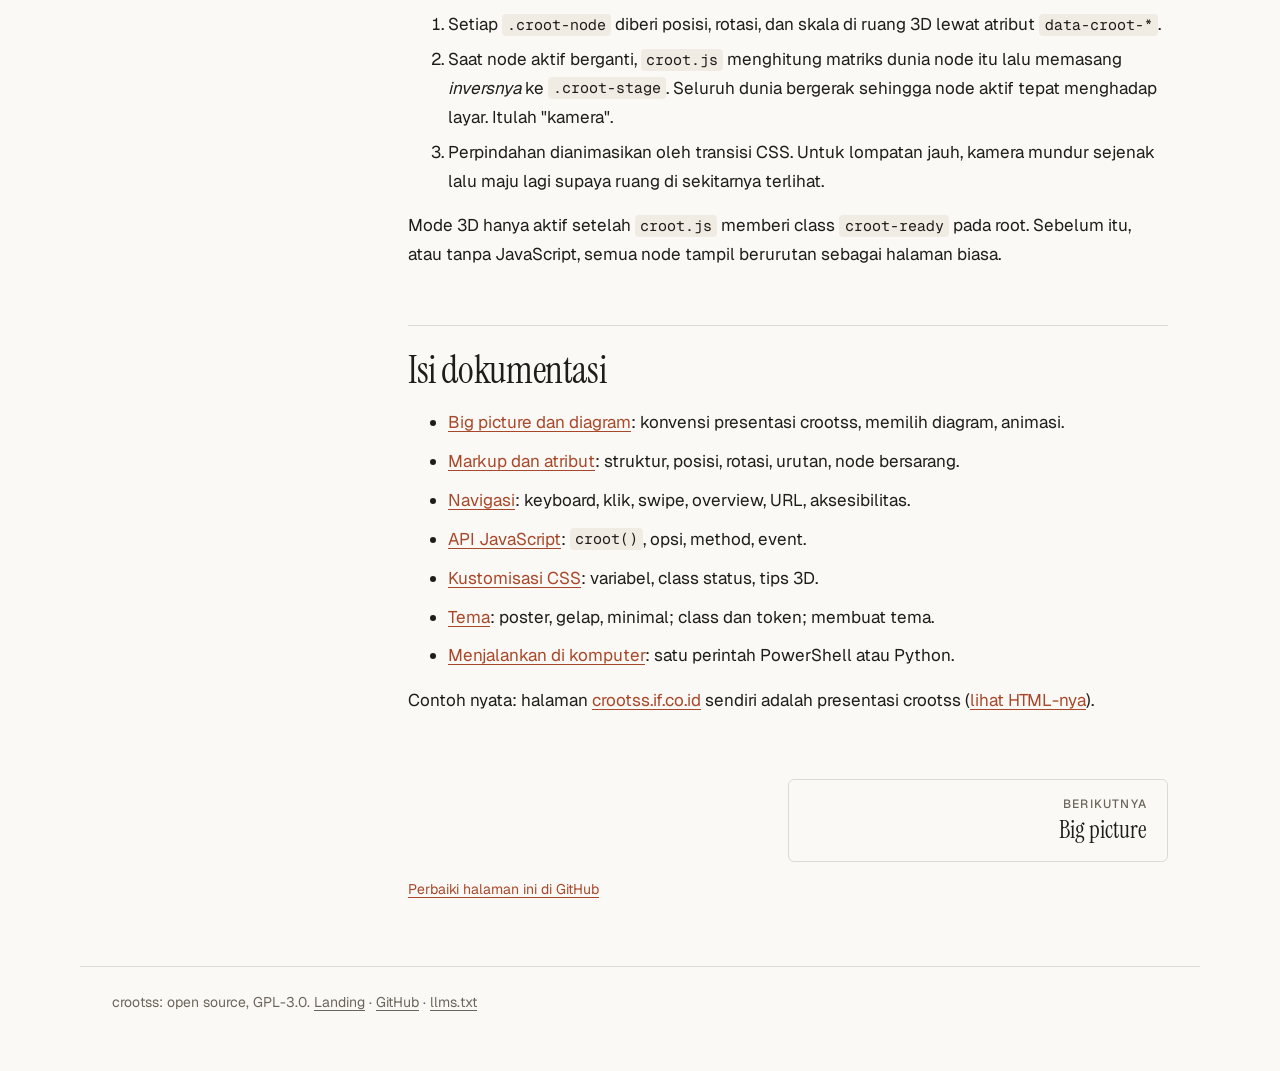
==== commit 2752675c: "Perbarui versi: crootss/crootss v0.3.0 → v0.4.0; crootss/themes v0.2.1 → v0.4.0;" ====
--- a/index.html
+++ b/index.html
@@ -105,9 +105,9 @@
   &lt;meta charset=&quot;UTF-8&quot;&gt;
   &lt;meta name=&quot;viewport&quot; content=&quot;width=device-width, initial-scale=1.0&quot;&gt;
   &lt;title&gt;Presentasi pertamaku&lt;/title&gt;
-  &lt;link rel=&quot;stylesheet&quot; href=&quot;https://cdn.jsdelivr.net/gh/crootss/crootss@v0.3.0/crootss.min.css&quot;&gt;
-  &lt;link rel=&quot;stylesheet&quot; href=&quot;https://cdn.jsdelivr.net/gh/crootss/themes@v0.2.1/poster.min.css&quot;&gt;
-  &lt;script type=&quot;module&quot; src=&quot;https://cdn.jsdelivr.net/gh/crootss/crootss@v0.3.0/croot.min.js&quot;&gt;&lt;/script&gt;
+  &lt;link rel=&quot;stylesheet&quot; href=&quot;https://cdn.jsdelivr.net/gh/crootss/crootss@v0.4.0/crootss.min.css&quot;&gt;
+  &lt;link rel=&quot;stylesheet&quot; href=&quot;https://cdn.jsdelivr.net/gh/crootss/themes@v0.4.0/poster.min.css&quot;&gt;
+  &lt;script type=&quot;module&quot; src=&quot;https://cdn.jsdelivr.net/gh/crootss/crootss@v0.4.0/croot.min.js&quot;&gt;&lt;/script&gt;
 &lt;/head&gt;
 &lt;body&gt;
   &lt;main class=&quot;croot-viewport&quot; data-croot&gt;
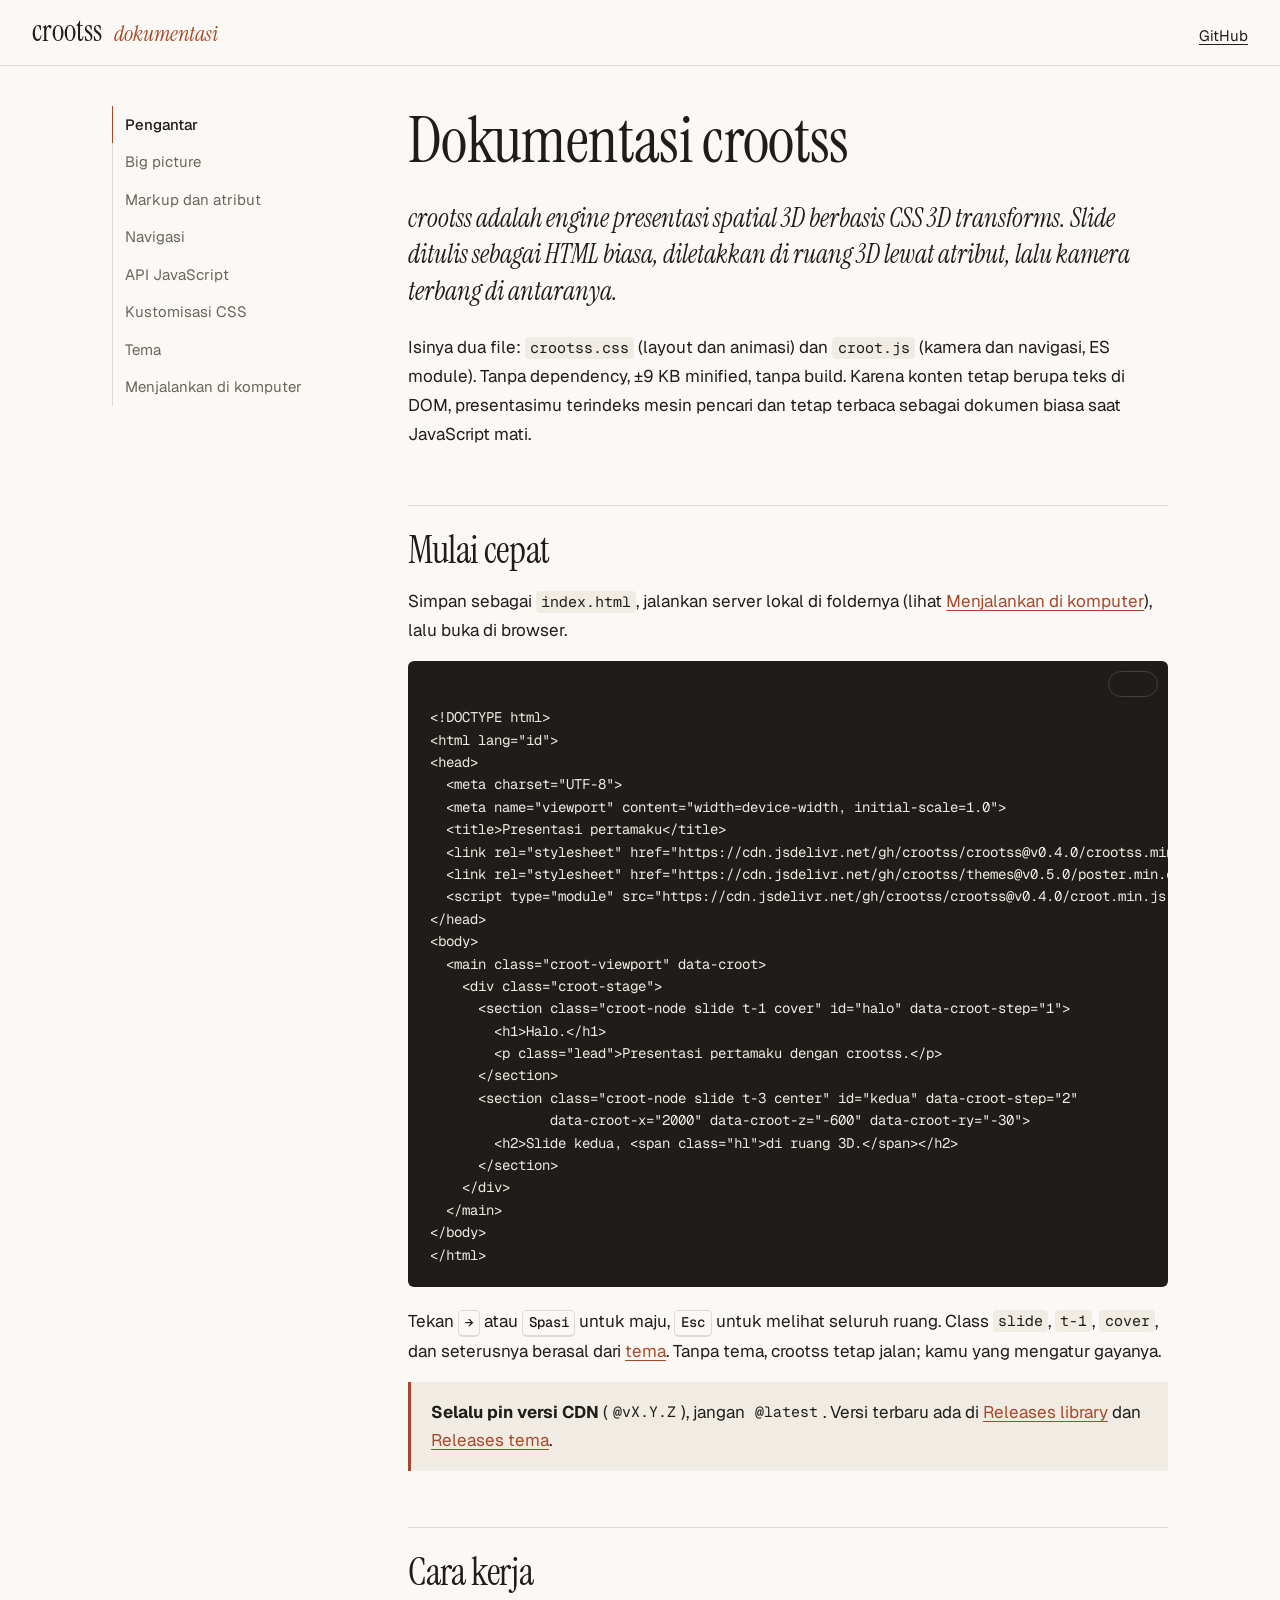
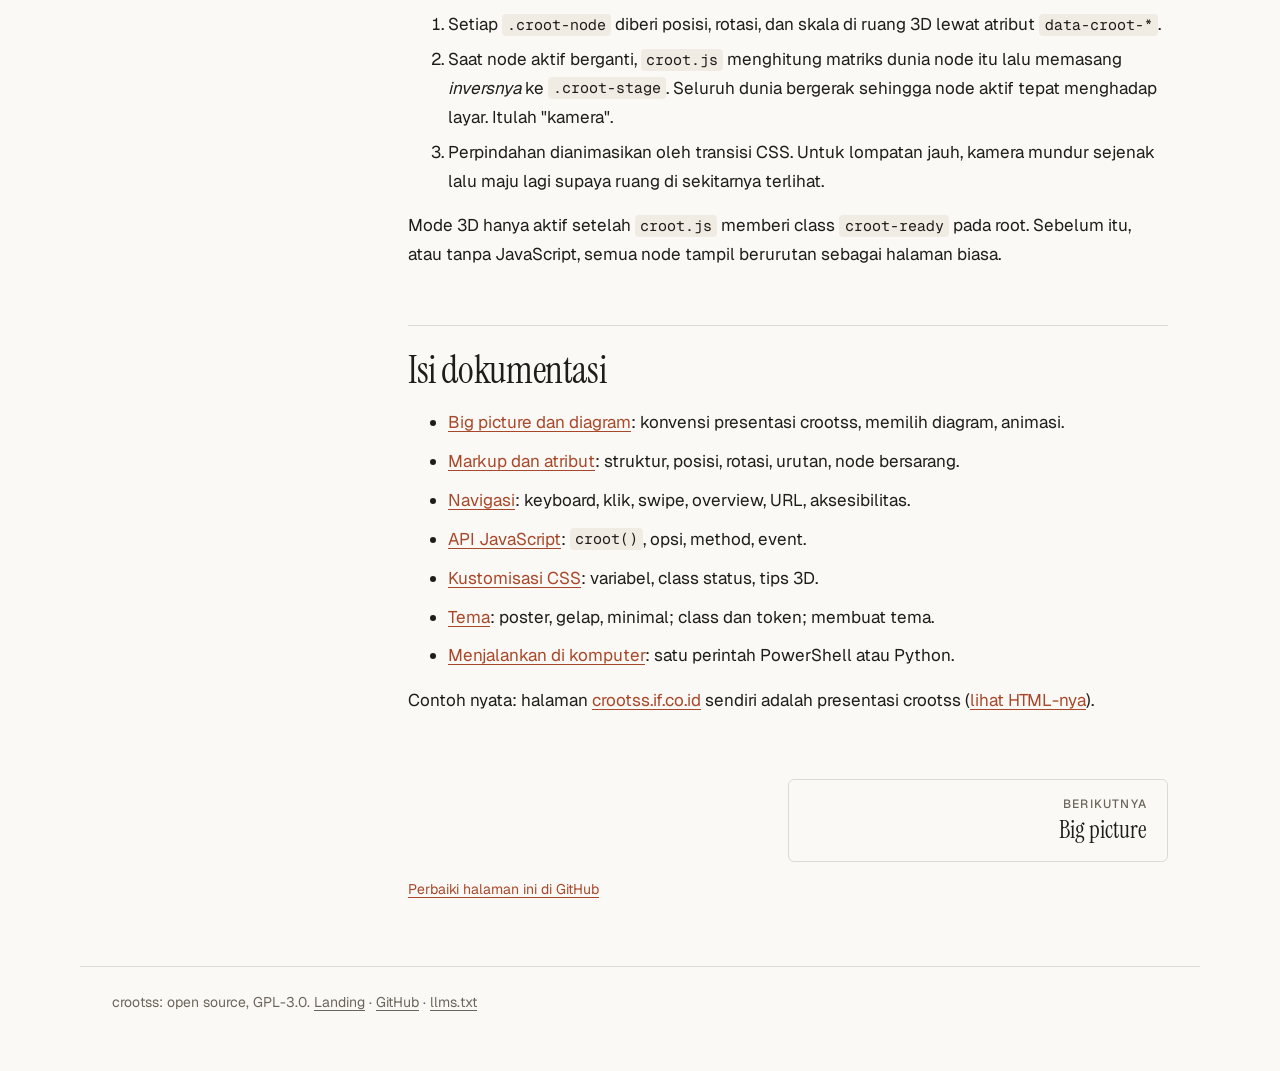
==== commit c3e684e3: "Perbarui versi: crootss/themes v0.4.0 → v0.5.0;" ====
--- a/index.html
+++ b/index.html
@@ -106,7 +106,7 @@
   &lt;meta name=&quot;viewport&quot; content=&quot;width=device-width, initial-scale=1.0&quot;&gt;
   &lt;title&gt;Presentasi pertamaku&lt;/title&gt;
   &lt;link rel=&quot;stylesheet&quot; href=&quot;https://cdn.jsdelivr.net/gh/crootss/crootss@v0.4.0/crootss.min.css&quot;&gt;
-  &lt;link rel=&quot;stylesheet&quot; href=&quot;https://cdn.jsdelivr.net/gh/crootss/themes@v0.4.0/poster.min.css&quot;&gt;
+  &lt;link rel=&quot;stylesheet&quot; href=&quot;https://cdn.jsdelivr.net/gh/crootss/themes@v0.5.0/poster.min.css&quot;&gt;
   &lt;script type=&quot;module&quot; src=&quot;https://cdn.jsdelivr.net/gh/crootss/crootss@v0.4.0/croot.min.js&quot;&gt;&lt;/script&gt;
 &lt;/head&gt;
 &lt;body&gt;
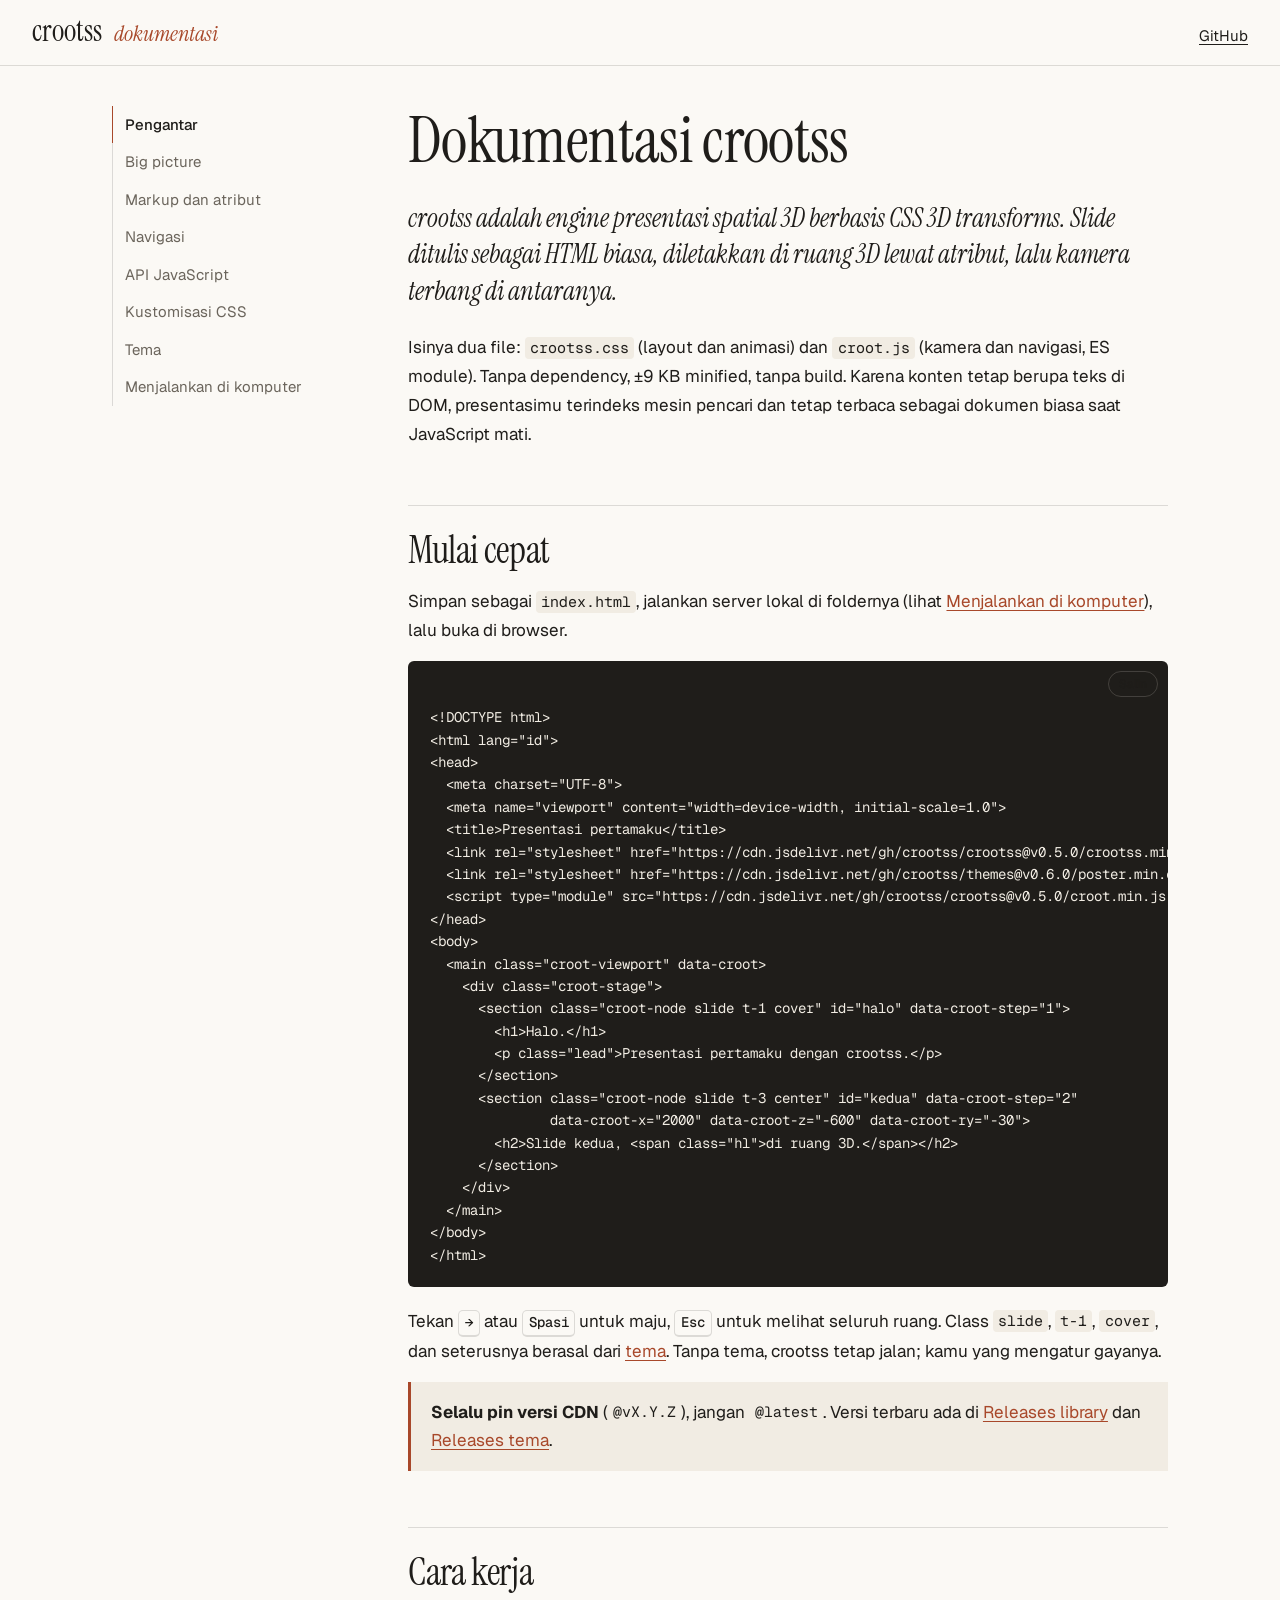
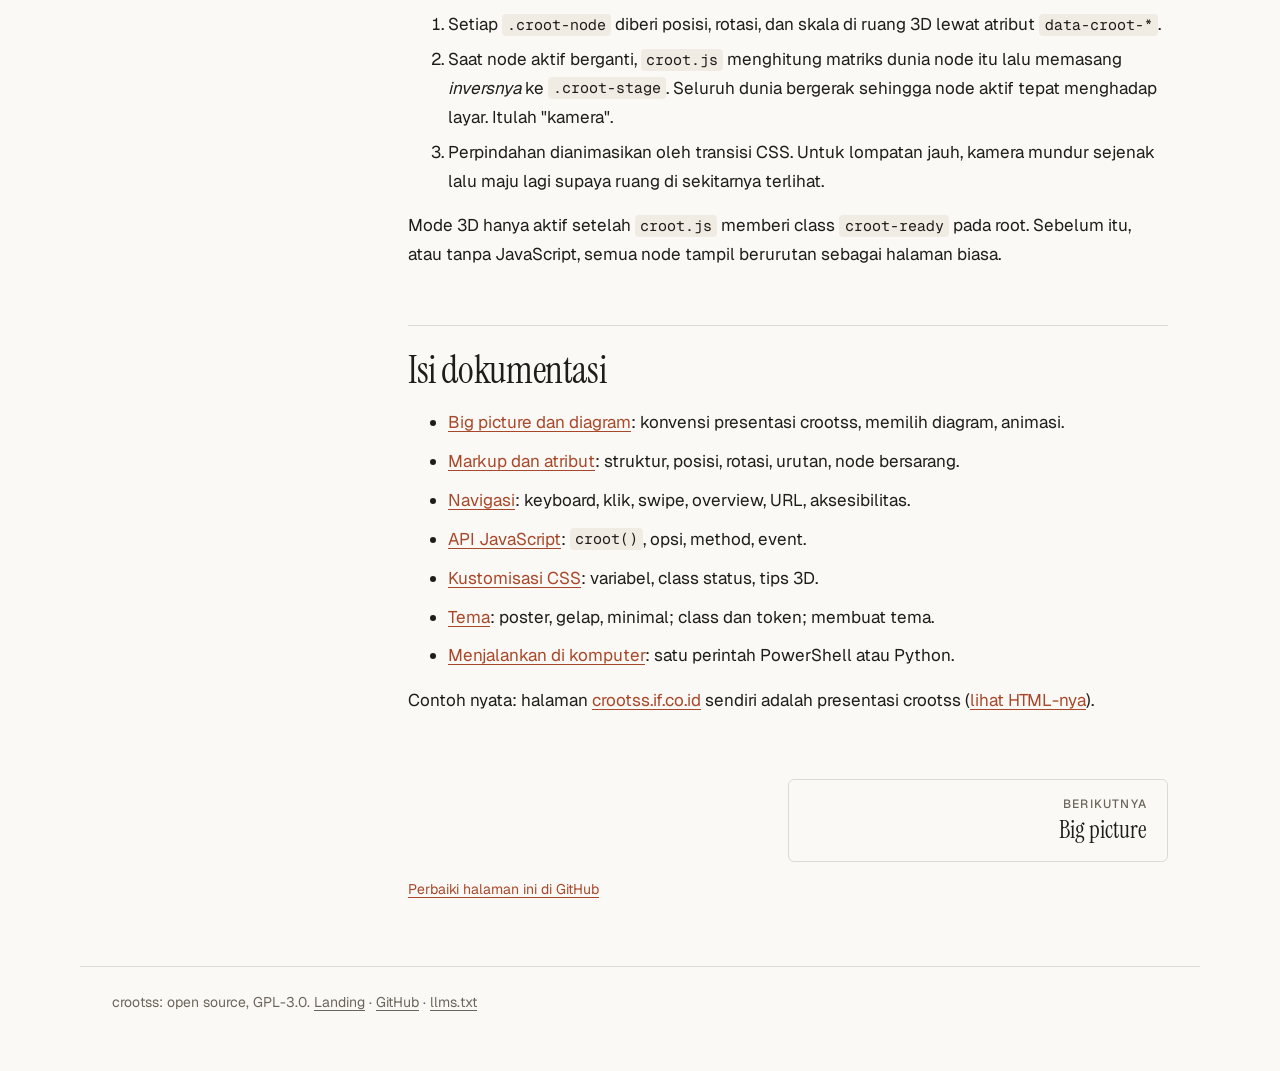
==== commit 0eb09e4d: "Perbarui versi: crootss/crootss v0.4.0 → v0.5.0; crootss/themes v0.5.0 → v0.6.0;" ====
--- a/index.html
+++ b/index.html
@@ -105,9 +105,9 @@
   &lt;meta charset=&quot;UTF-8&quot;&gt;
   &lt;meta name=&quot;viewport&quot; content=&quot;width=device-width, initial-scale=1.0&quot;&gt;
   &lt;title&gt;Presentasi pertamaku&lt;/title&gt;
-  &lt;link rel=&quot;stylesheet&quot; href=&quot;https://cdn.jsdelivr.net/gh/crootss/crootss@v0.4.0/crootss.min.css&quot;&gt;
-  &lt;link rel=&quot;stylesheet&quot; href=&quot;https://cdn.jsdelivr.net/gh/crootss/themes@v0.5.0/poster.min.css&quot;&gt;
-  &lt;script type=&quot;module&quot; src=&quot;https://cdn.jsdelivr.net/gh/crootss/crootss@v0.4.0/croot.min.js&quot;&gt;&lt;/script&gt;
+  &lt;link rel=&quot;stylesheet&quot; href=&quot;https://cdn.jsdelivr.net/gh/crootss/crootss@v0.5.0/crootss.min.css&quot;&gt;
+  &lt;link rel=&quot;stylesheet&quot; href=&quot;https://cdn.jsdelivr.net/gh/crootss/themes@v0.6.0/poster.min.css&quot;&gt;
+  &lt;script type=&quot;module&quot; src=&quot;https://cdn.jsdelivr.net/gh/crootss/crootss@v0.5.0/croot.min.js&quot;&gt;&lt;/script&gt;
 &lt;/head&gt;
 &lt;body&gt;
   &lt;main class=&quot;croot-viewport&quot; data-croot&gt;
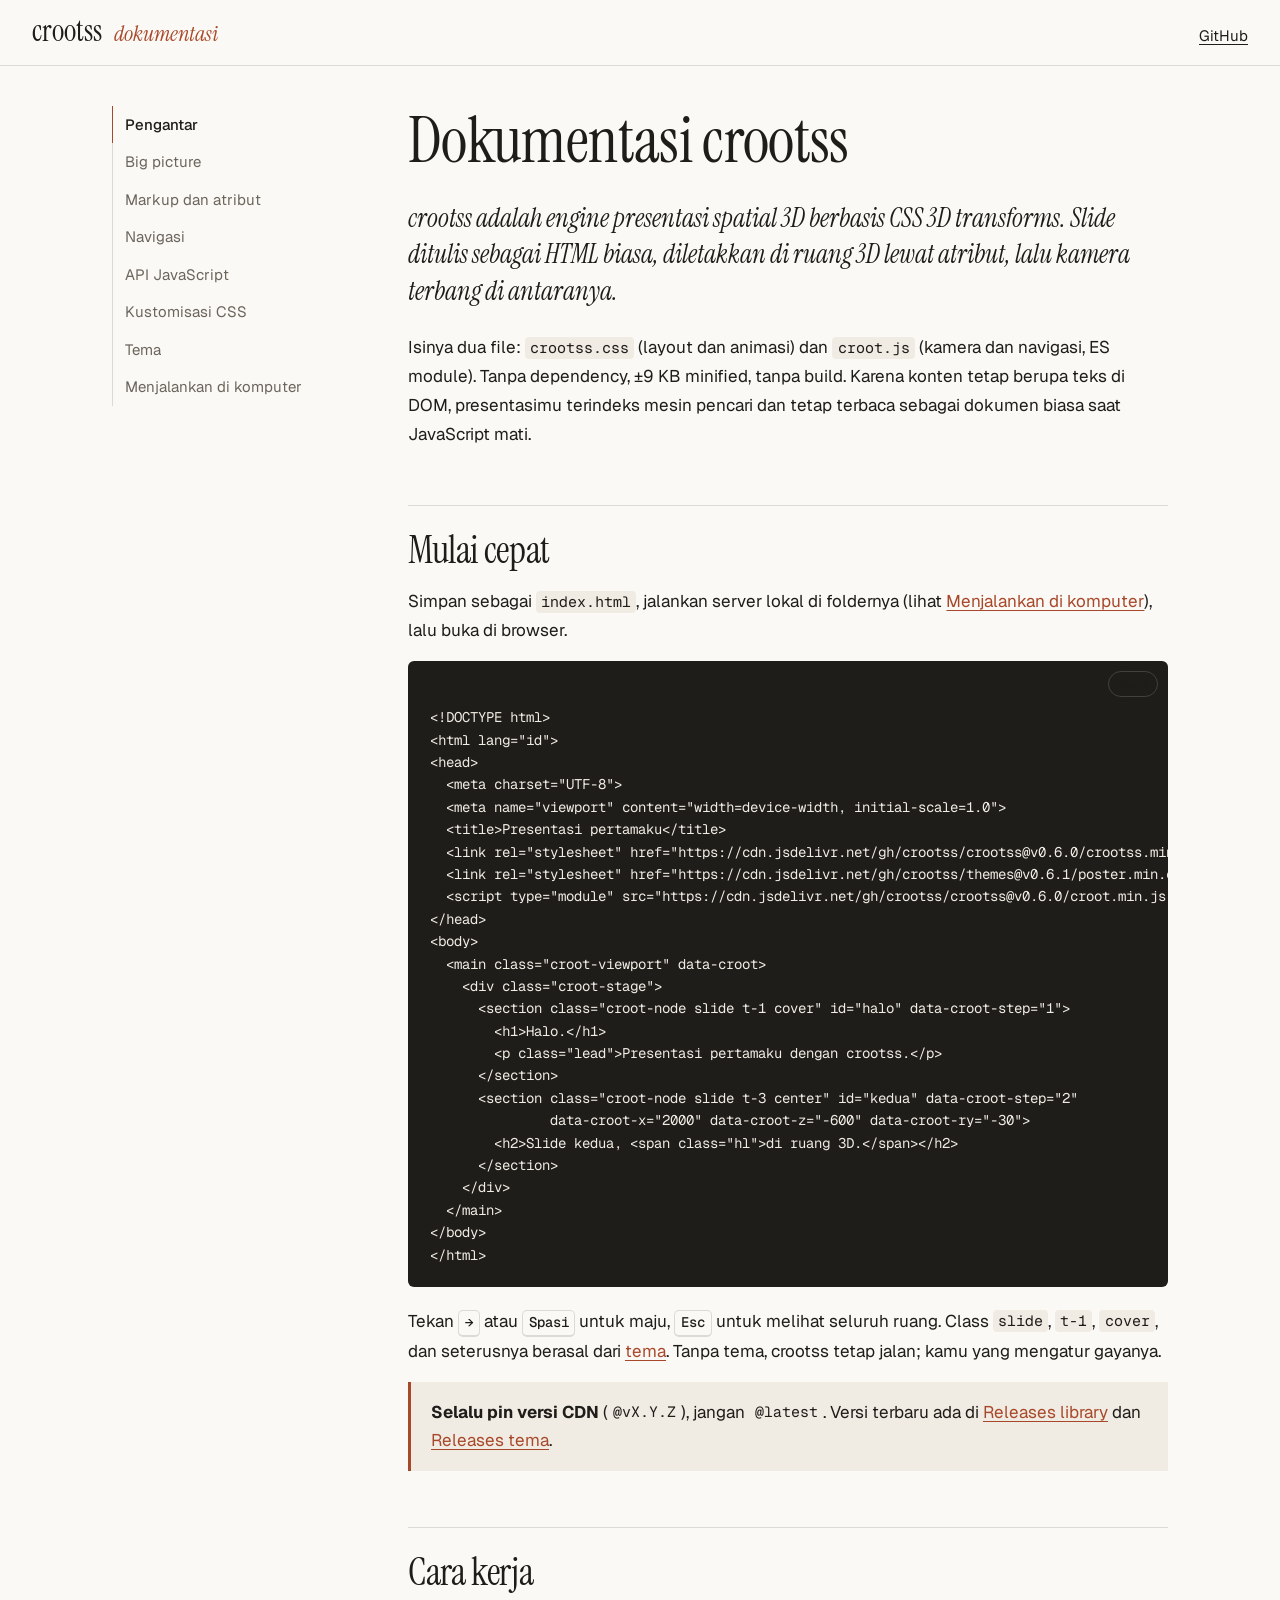
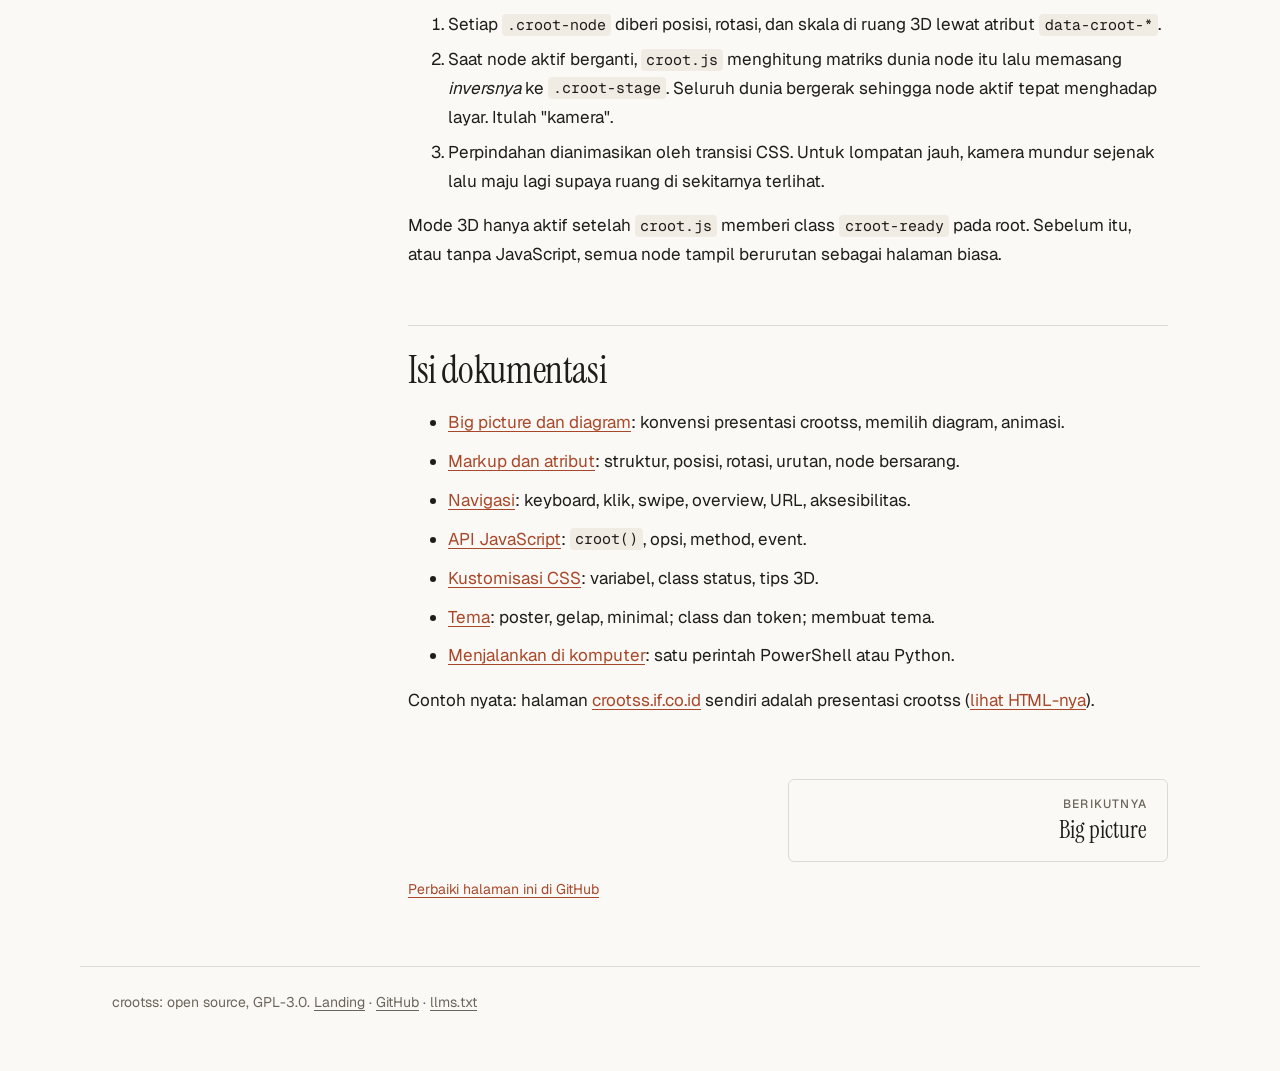
==== commit 74e52c78: "Perbarui versi: crootss/crootss v0.5.0 → v0.6.0; crootss/themes v0.6.0 → v0.6.1;" ====
--- a/index.html
+++ b/index.html
@@ -105,9 +105,9 @@
   &lt;meta charset=&quot;UTF-8&quot;&gt;
   &lt;meta name=&quot;viewport&quot; content=&quot;width=device-width, initial-scale=1.0&quot;&gt;
   &lt;title&gt;Presentasi pertamaku&lt;/title&gt;
-  &lt;link rel=&quot;stylesheet&quot; href=&quot;https://cdn.jsdelivr.net/gh/crootss/crootss@v0.5.0/crootss.min.css&quot;&gt;
-  &lt;link rel=&quot;stylesheet&quot; href=&quot;https://cdn.jsdelivr.net/gh/crootss/themes@v0.6.0/poster.min.css&quot;&gt;
-  &lt;script type=&quot;module&quot; src=&quot;https://cdn.jsdelivr.net/gh/crootss/crootss@v0.5.0/croot.min.js&quot;&gt;&lt;/script&gt;
+  &lt;link rel=&quot;stylesheet&quot; href=&quot;https://cdn.jsdelivr.net/gh/crootss/crootss@v0.6.0/crootss.min.css&quot;&gt;
+  &lt;link rel=&quot;stylesheet&quot; href=&quot;https://cdn.jsdelivr.net/gh/crootss/themes@v0.6.1/poster.min.css&quot;&gt;
+  &lt;script type=&quot;module&quot; src=&quot;https://cdn.jsdelivr.net/gh/crootss/crootss@v0.6.0/croot.min.js&quot;&gt;&lt;/script&gt;
 &lt;/head&gt;
 &lt;body&gt;
   &lt;main class=&quot;croot-viewport&quot; data-croot&gt;
